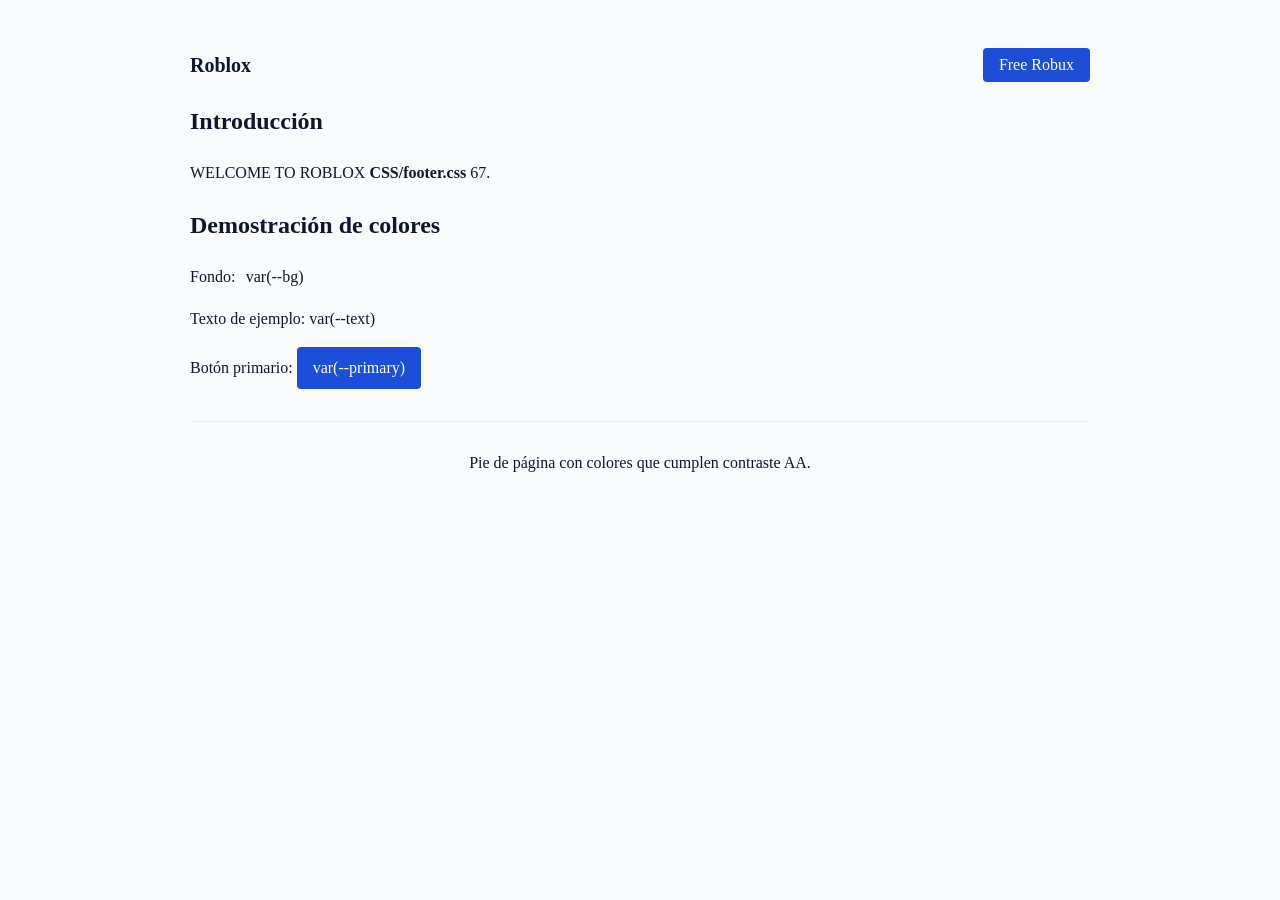
==== index.html @ 84143762 "Primer commit" ====
<!DOCTYPE html>
<html lang="es">
<head>
		<meta charset="utf-8" />
		<meta name="viewport" content="width=device-width, initial-scale=1" />
		<title>Página sencilla — Paleta accesible</title>
		<link type="text/css"rel="stylesheet" href="CSS/footer.css">
		<style>
			.container { max-width: 900px; margin: 2rem auto; padding: 1rem; }
			.header { display:flex; justify-content:space-between; align-items:center; gap:1rem; }
			.header h1 { margin:0; font-size:1.25rem; }
			.main { margin-top:1.25rem; line-height:1.6; }
			.footer { margin-top:2rem; padding-top:1rem; border-top:1px solid rgba(15,23,42,0.06); text-align:center; }
			a.btn-primary { display:inline-block; text-decoration:none; }
		</style>
	</head>
	<body>
		<div class="container">
			<header class="header">
				<h1>Roblox</h1> 
				<nav>
					<a class="btn-primary" href="#">Free Robux</a>
				</nav>
			</header>

			<main class="main">
				<section aria-labelledby="intro">
					<h2 id="intro">Introducción</h2>
					<p>WELCOME TO ROBLOX <strong>CSS/footer.css</strong> 67.</p>
				</section>

				<section aria-labelledby="demostracion">
					<h2 id="demostracion">Demostración de colores</h2>
					<p>Fondo: <span style="background:var(--bg);padding:0.15rem 0.4rem;border-radius:3px">var(--bg)</span></p>
					<p>Texto de ejemplo: <span style="color:var(--text)">var(--text)</span></p>
					<p>Botón primario: <a class="btn-primary" href="#">var(--primary)</a></p>
				</section>
			</main>

			<footer class="footer">
				<p>Pie de página con colores que cumplen contraste AA.</p>
			</footer>
		</div>

		<!-- Elemento de audio base para reproducir al pulsar botones.
		     Para usar: coloca tu archivo de sonido (p.ej. sounds/click.mp3) y descomenta o añade la ruta en el atributo src.
		     Ejemplo: <audio id="click-sound" src="Sounds/click.mp3" preload="auto"></audio>
		-->
		<audio id="click-sound" preload="auto"></audio>

		<script src="JS/footer.js"></script>
	</body>
</html>
---- CSS/footer.css ----
/* Paleta accesible (WCAG AA)
	 Variables:
		 --bg: color de fondo
		 --text: color de texto principal
		 --primary: color primario (botones)
		 --primary-contrast: color de texto sobre primary

	 Ratios aproximados (WCAG):
		 - --bg (#F8FAFC) vs --text (#0F172A): contraste ≈ 16:1  (cumple AA y AAA para texto normal)
		 - --primary (#1D4ED8) vs --primary-contrast (#FFFFFF): contraste ≈ 6.3:1  (cumple AA para texto normal)
		 - --primary (#1D4ED8) vs --bg (#F8FAFC): contraste ≈ 8:1  (buena visibilidad de botones sobre el fondo)

	 Notas:
		 - AA requiere ≥4.5:1 para texto normal y ≥3:1 para texto grande.
		 - Los valores son aproximados; para auditoría final usar una herramienta de contraste (p.ej. WebAIM).
*/

:root {
	--bg: #F8FAFC; /* fondo muy claro */
	--text: #0F172A; /* texto principal (muy oscuro) */
	--primary: #1D4ED8; /* azul primario */
	--primary-contrast: #FFFFFF; /* texto sobre primary (blanco) */
}

/* Ejemplos de uso */
body {
	background-color: var(--bg);
	color: var(--text);
}

.btn-primary {
	background-color: var(--primary);
	color: var(--primary-contrast);
	border: none;
	padding: 0.5rem 1rem;
	border-radius: 4px;
	cursor: pointer;
}
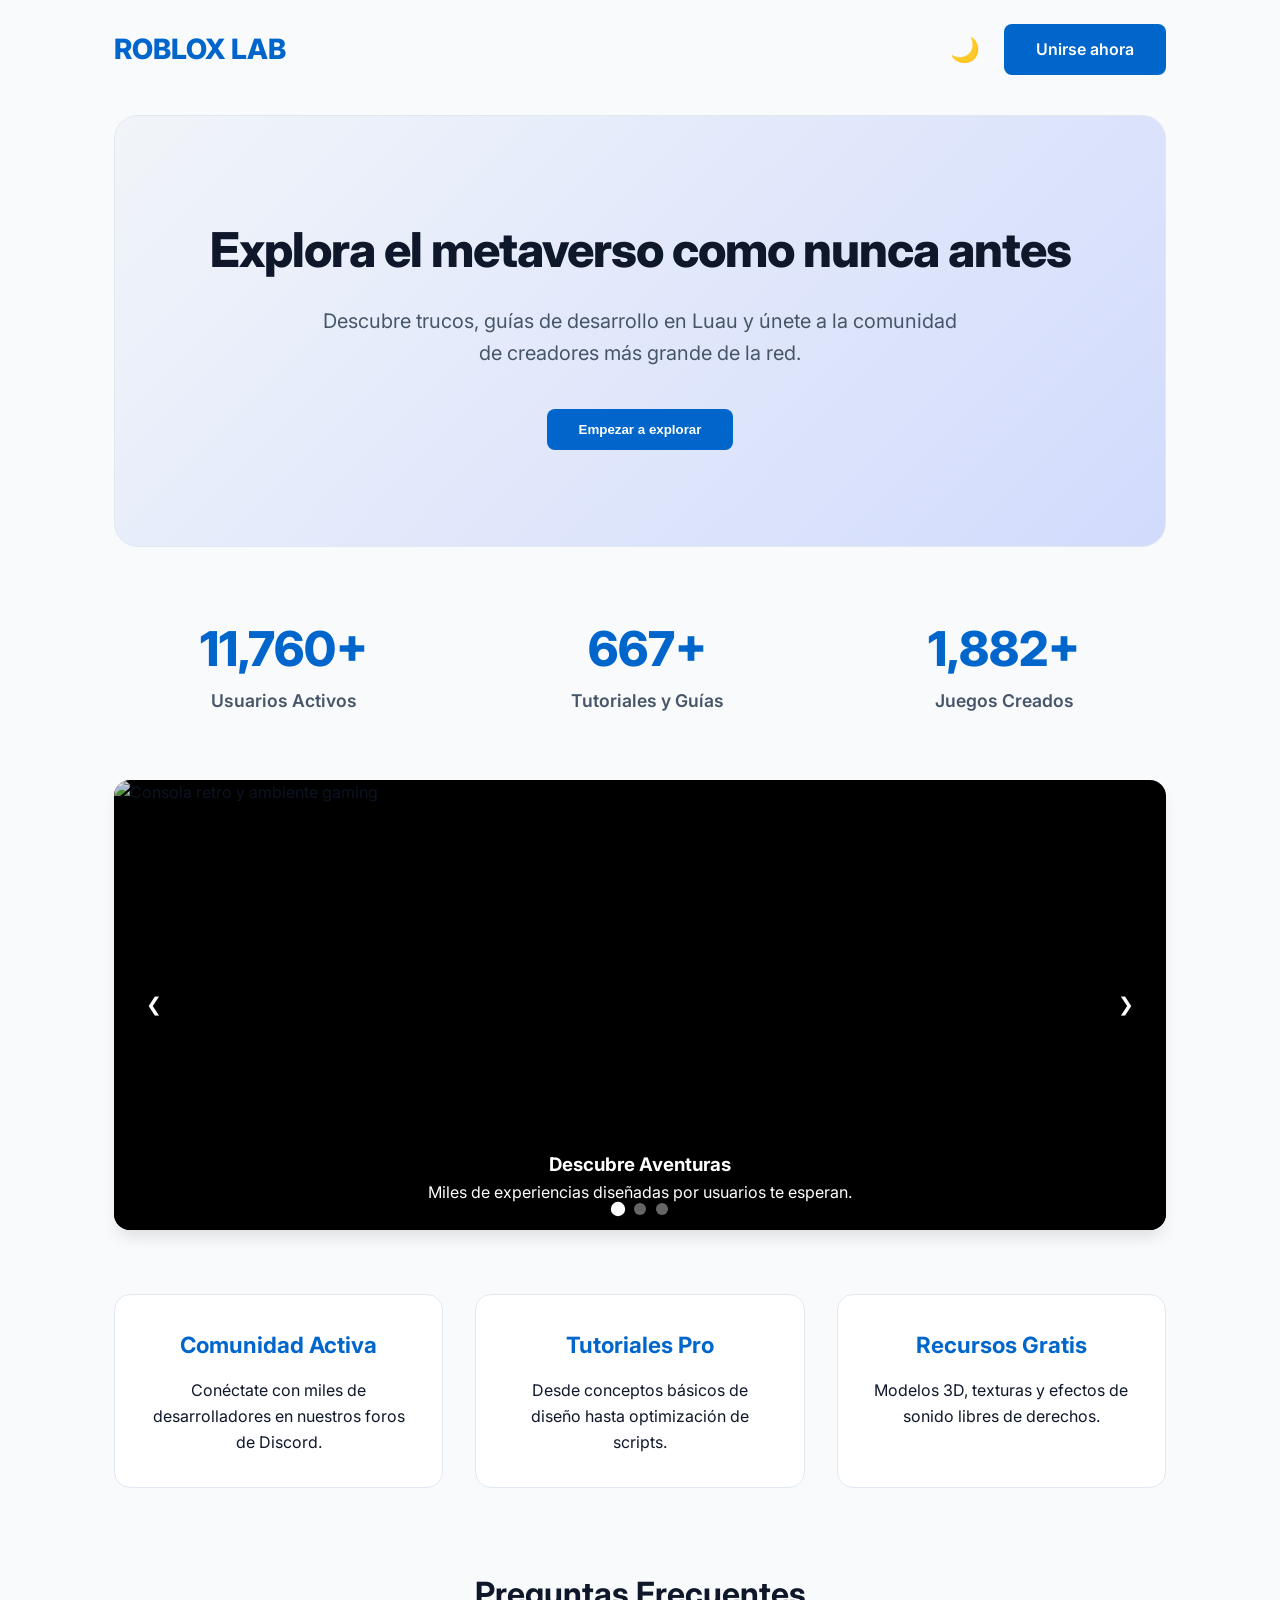
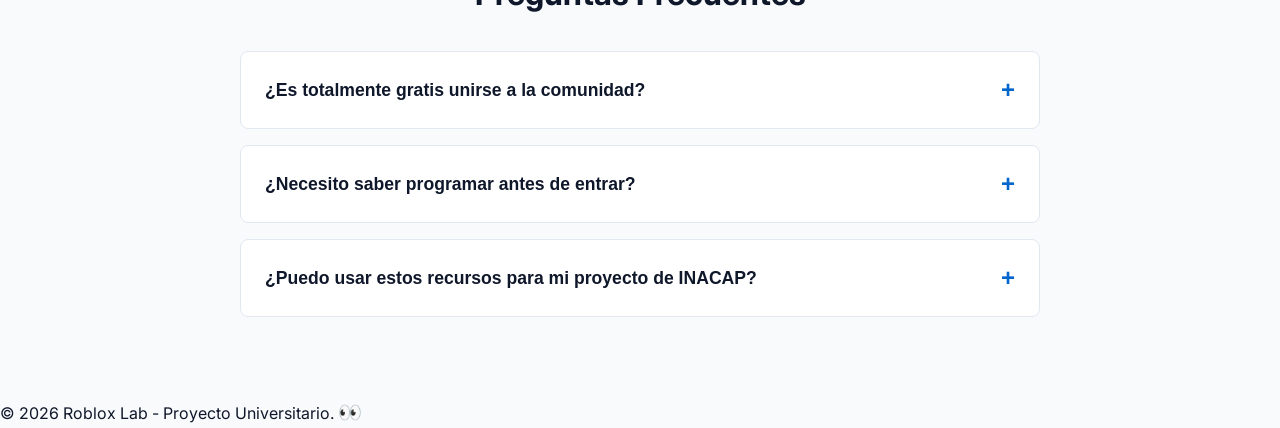
==== commit 991cf7b8: "commit" ====
--- a/index.html
+++ b/index.html
@@ -1,55 +1,122 @@
 <!DOCTYPE html>
 <html lang="es">
 <head>
-		<meta charset="utf-8" />
-		<meta name="viewport" content="width=device-width, initial-scale=1" />
-		<title>Página sencilla — Paleta accesible</title>
-		<link type="text/css"rel="stylesheet" href="CSS/footer.css">
-		<style>
-			.container { max-width: 900px; margin: 2rem auto; padding: 1rem; }
-			.header { display:flex; justify-content:space-between; align-items:center; gap:1rem; }
-			.header h1 { margin:0; font-size:1.25rem; }
-			.main { margin-top:1.25rem; line-height:1.6; }
-			.footer { margin-top:2rem; padding-top:1rem; border-top:1px solid rgba(15,23,42,0.06); text-align:center; }
-			a.btn-primary { display:inline-block; text-decoration:none; }
-		</style>
-	</head>
-	<body>
-		<div class="container">
-			<header class="header">
-				<h1>Roblox</h1> 
-				<nav>
-					<a class="btn-primary" href="#">Free Robux</a>
-				</nav>
-			</header>
+    <meta charset="utf-8" />
+    <meta name="viewport" content="width=device-width, initial-scale=1" />
+    <title>Roblox Lab — Comunidad y Recursos</title>
+    
+    <link rel="preconnect" href="https://fonts.googleapis.com">
+    <link rel="preconnect" href="https://fonts.gstatic.com" crossorigin>
+    <link href="https://fonts.googleapis.com/css2?family=Inter:wght@400;600;800&display=swap" rel="stylesheet">
+    
+    <link rel="stylesheet" href="CSS/style.css">
+</head>
+<body>
+    <div class="container">
+        <header class="header">
+            <h1>Roblox Lab</h1> 
+            <div class="nav-controls">
+                <button class="theme-toggle" id="theme-toggle" aria-label="Cambiar tema">🌙</button>
+                <a class="btn-primary" href="#join">Unirse ahora</a>
+            </div>
+        </header>
 
-			<main class="main">
-				<section aria-labelledby="intro">
-					<h2 id="intro">Introducción</h2>
-					<p>WELCOME TO ROBLOX <strong>CSS/footer.css</strong> 67.</p>
-				</section>
+        <main>
+            <section class="hero">
+                <h2>Explora el metaverso como nunca antes</h2>
+                <p>Descubre trucos, guías de desarrollo en Luau y únete a la comunidad de creadores más grande de la red.</p>
+                <button class="btn-primary">Empezar a explorar</button>
+            </section>
 
-				<section aria-labelledby="demostracion">
-					<h2 id="demostracion">Demostración de colores</h2>
-					<p>Fondo: <span style="background:var(--bg);padding:0.15rem 0.4rem;border-radius:3px">var(--bg)</span></p>
-					<p>Texto de ejemplo: <span style="color:var(--text)">var(--text)</span></p>
-					<p>Botón primario: <a class="btn-primary" href="#">var(--primary)</a></p>
-				</section>
-			</main>
+            <section class="stats" id="stats-section">
+                <div class="stat-item">
+                    <div class="stat-number"><span class="counter" data-target="15000">0</span>+</div>
+                    <div class="stat-label">Usuarios Activos</div>
+                </div>
+                <div class="stat-item">
+                    <div class="stat-number"><span class="counter" data-target="850">0</span>+</div>
+                    <div class="stat-label">Tutoriales y Guías</div>
+                </div>
+                <div class="stat-item">
+                    <div class="stat-number"><span class="counter" data-target="2400">0</span>+</div>
+                    <div class="stat-label">Juegos Creados</div>
+                </div>
+            </section>
 
-			<footer class="footer">
-				<p>Pie de página con colores que cumplen contraste AA.</p>
-			</footer>
-		</div>
+            <section class="carousel-container">
+                <div class="carousel-slide">
+                    <div class="carousel-item active">
+                        <img src="https://images.unsplash.com/photo-1550745165-9bc0b252726f?ixlib=rb-4.0.3&auto=format&fit=crop&w=1000&q=80" alt="Consola retro y ambiente gaming">
+                        <div class="carousel-caption">
+                            <h3>Descubre Aventuras</h3>
+                            <p>Miles de experiencias diseñadas por usuarios te esperan.</p>
+                        </div>
+                    </div>
+                    <div class="carousel-item">
+                        <img src="https://images.unsplash.com/photo-1542831371-29b0f74f9713?ixlib=rb-4.0.3&auto=format&fit=crop&w=1000&q=80" alt="Código de programación en pantalla">
+                        <div class="carousel-caption">
+                            <h3>Crea con Luau</h3>
+                            <p>Domina la programación y da vida a tus propios juegos.</p>
+                        </div>
+                    </div>
+                    <div class="carousel-item">
+                        <img src="https://images.unsplash.com/photo-1511512578047-dfb367046420?ixlib=rb-4.0.3&auto=format&fit=crop&w=1000&q=80" alt="Setup de comunidad gamer">
+                        <div class="carousel-caption">
+                            <h3>Comunidad Global</h3>
+                            <p>Conecta, colabora y crece con desarrolladores de todo el mundo.</p>
+                        </div>
+                    </div>
+                </div>
+                <button class="carousel-prev">&#10094;</button>
+                <button class="carousel-next">&#10095;</button>
+                <div class="carousel-indicators">
+                    <span class="dot active" data-slide="0"></span>
+                    <span class="dot" data-slide="1"></span>
+                    <span class="dot" data-slide="2"></span>
+                </div>
+            </section>
 
-		<!-- Elemento de audio base para reproducir al pulsar botones.
-		     Para usar: coloca tu archivo de sonido (p.ej. sounds/click.mp3) y descomenta o añade la ruta en el atributo src.
-		     Ejemplo: <audio id="click-sound" src="Sounds/click.mp3" preload="auto"></audio>
-		-->
-		<audio id="click-sound" preload="auto"></audio>
+            <section class="features">
+                <article class="feature-card">
+                    <h3>Comunidad Activa</h3>
+                    <p>Conéctate con miles de desarrolladores en nuestros foros de Discord.</p>
+                </article>
+                <article class="feature-card">
+                    <h3>Tutoriales Pro</h3>
+                    <p>Desde conceptos básicos de diseño hasta optimización de scripts.</p>
+                </article>
+                <article class="feature-card">
+                    <h3>Recursos Gratis</h3>
+                    <p>Modelos 3D, texturas y efectos de sonido libres de derechos.</p>
+                </article>
+            </section>
 
-		<script src="JS/footer.js"></script>
-	</body>
-</html>
+            <section class="faq-section">
+                <h2>Preguntas Frecuentes</h2>
+                <div class="faq-item">
+                    <button class="faq-btn">¿Es totalmente gratis unirse a la comunidad? <span>+</span></button>
+                    <div class="faq-answer"><p>Sí, el registro y acceso a todos los tutoriales, foros y recursos básicos es 100% gratuito para estudiantes y aficionados.</p></div>
+                </div>
+                <div class="faq-item">
+                    <button class="faq-btn">¿Necesito saber programar antes de entrar? <span>+</span></button>
+                    <div class="faq-answer"><p>No es necesario. Tenemos una ruta de aprendizaje desde cero llamada "Fundamentos de Luau" perfecta para principiantes.</p></div>
+                </div>
+                <div class="faq-item">
+                    <button class="faq-btn">¿Puedo usar estos recursos para mi proyecto de INACAP? <span>+</span></button>
+                    <div class="faq-answer"><p>¡Por supuesto! Todo el material fomenta la educación, la diversidad y el aprendizaje inclusivo, ideal para proyectos universitarios.</p></div>
+                </div>
+            </section>
+        </main>
+    </div>
 
+    <div class="footer-bottom">
+        <p>© 2026 Roblox Lab - Proyecto Universitario. <span id="ojos-secretos" title="¿Buscas algo?..." style="cursor: pointer; font-size: 1.2rem; transition: transform 0.3s;" onmouseover="this.style.transform='scale(1.5)'" onmouseout="this.style.transform='scale(1)'">👀</span></p>
 
+    <audio id="click-sound" src="https://www.soundjay.com/buttons/sounds/button-16.mp3" preload="auto"></audio>
+
+	<div id="secret-corner" title="???"></div>
+     
+    <audio id="oof-sound" src="https://www.myinstants.com/media/sounds/roblox-death-sound_1.mp3" preload="auto"></audio>
+    <script src="JS/main.js"></script>
+</body>
+</html>
--- a/CSS/style.css
+++ b/CSS/style.css
@@ -0,0 +1,198 @@
+/* =========================================
+   VARIABLES DE TEMA (CLARO Y OSCURO)
+   ========================================= */
+:root {
+    --bg: #f8fafc;
+    --text: #0f172a;
+    --text-muted: #475569;
+    --primary: #0066cc; 
+    --primary-hover: #0052a3;
+    --card-bg: #ffffff;
+    --card-border: #e2e8f0;
+    --shadow: 0 10px 15px -3px rgba(0, 0, 0, 0.1);
+    --hero-bg: linear-gradient(-45deg, #e0e7ff, #f8fafc, #c7d2fe, #f1f5f9);
+}
+
+[data-theme="dark"] {
+    --bg: #0f172a;
+    --text: #f8fafc;
+    --text-muted: #94a3b8;
+    --primary: #3b82f6; 
+    --primary-hover: #60a5fa;
+    --card-bg: #1e293b;
+    --card-border: #334155;
+    --shadow: 0 10px 15px -3px rgba(0, 0, 0, 0.5);
+    --hero-bg: linear-gradient(-45deg, #1e293b, #0f172a, #334155, #020617);
+}
+
+/* =========================================
+   BASE
+   ========================================= */
+* { margin: 0; padding: 0; box-sizing: border-box; }
+body { 
+    font-family: 'Inter', system-ui, sans-serif; 
+    color: var(--text); 
+    background: var(--bg); 
+    line-height: 1.6;
+    transition: background-color 0.3s, color 0.3s;
+}
+.container { max-width: 1100px; margin: 0 auto; padding: 0 1.5rem; }
+
+.btn-primary { 
+    background: var(--primary); color: #fff; padding: 0.8rem 2rem; 
+    border-radius: 8px; font-weight: 600; cursor: pointer; border: none;
+    transition: all 0.3s ease; text-decoration: none; display: inline-block;
+}
+.btn-primary:hover { background: var(--primary-hover); transform: translateY(-2px); }
+
+.theme-toggle {
+    background: none; border: none; font-size: 1.5rem; cursor: pointer;
+    color: var(--text); padding: 0.5rem; transition: transform 0.3s;
+}
+.theme-toggle:hover { transform: scale(1.1); }
+
+/* =========================================
+   HEADER & HERO
+   ========================================= */
+.header { display: flex; justify-content: space-between; align-items: center; padding: 1.5rem 0; }
+.header h1 { font-size: 1.75rem; color: var(--primary); text-transform: uppercase; font-weight: 800; }
+.nav-controls { display: flex; gap: 1rem; align-items: center; }
+
+.hero { 
+    text-align: center; padding: 6rem 1rem; border-radius: 24px; margin: 1rem 0 3rem; 
+    background: var(--hero-bg); background-size: 400% 400%;
+    animation: gradientBG 15s ease infinite; border: 1px solid var(--card-border);
+}
+@keyframes gradientBG {
+    0% { background-position: 0% 50%; }
+    50% { background-position: 100% 50%; }
+    100% { background-position: 0% 50%; }
+}
+.hero h2 { font-size: 3rem; margin-bottom: 1rem; font-weight: 800; letter-spacing: -1px; }
+.hero p { font-size: 1.25rem; color: var(--text-muted); max-width: 650px; margin: 0 auto 2.5rem; }
+
+/* =========================================
+   ESTADÍSTICAS ANIMADAS
+   ========================================= */
+.stats { display: flex; justify-content: space-around; flex-wrap: wrap; gap: 2rem; margin: 4rem 0; }
+.stat-item { text-align: center; }
+.stat-number { font-size: 3rem; font-weight: 800; color: var(--primary); }
+.stat-label { font-size: 1.1rem; color: var(--text-muted); font-weight: 600; }
+
+/* =========================================
+   CARRUSEL
+   ========================================= */
+.carousel-container { width: 100%; position: relative; overflow: hidden; border-radius: 16px; box-shadow: var(--shadow); background: #000; margin-bottom: 4rem;}
+.carousel-slide { display: flex; height: 450px; position: relative; }
+.carousel-item { min-width: 100%; position: absolute; top: 0; left: 0; opacity: 0; transition: opacity 0.8s ease-in-out; z-index: 1; }
+.carousel-item.active { opacity: 1; z-index: 2; position: relative;}
+.carousel-item img { width: 100%; height: 100%; object-fit: cover; opacity: 0.85; }
+.carousel-caption { position: absolute; bottom: 0; background: linear-gradient(to top, rgba(0,0,0,0.9), transparent); color: white; width: 100%; padding: 3rem 2rem 1.5rem; text-align: center; }
+.carousel-prev, .carousel-next { position: absolute; top: 50%; transform: translateY(-50%); background: rgba(0,0,0, 0.6); color: white; border: none; width: 50px; height: 50px; cursor: pointer; z-index: 10; border-radius: 50%; margin: 0 15px; font-size: 1.2rem; display: flex; align-items: center; justify-content: center; }
+.carousel-next { right: 0; }
+.carousel-indicators { position: absolute; bottom: 15px; left: 50%; transform: translateX(-50%); z-index: 10; display: flex; gap: 10px; }
+.dot { width: 12px; height: 12px; background: rgba(255,255,255,0.4); border-radius: 50%; cursor: pointer; }
+.dot.active { background: #fff; transform: scale(1.2); }
+
+/* =========================================
+   CARACTERÍSTICAS
+   ========================================= */
+.features { display: grid; grid-template-columns: repeat(auto-fit, minmax(300px, 1fr)); gap: 2rem; margin: 4rem 0; }
+.feature-card { padding: 2rem; background: var(--card-bg); border: 1px solid var(--card-border); border-radius: 16px; text-align: center; transition: transform 0.3s, box-shadow 0.3s; }
+.feature-card:hover { transform: translateY(-5px); box-shadow: var(--shadow); }
+.feature-card h3 { color: var(--primary); margin-bottom: 1rem; font-size: 1.4rem; }
+
+/* =========================================
+   FAQ (PREGUNTAS FRECUENTES)
+   ========================================= */
+.faq-section { max-width: 800px; margin: 5rem auto; }
+.faq-section h2 { text-align: center; margin-bottom: 2rem; font-size: 2rem; }
+.faq-item { background: var(--card-bg); border: 1px solid var(--card-border); border-radius: 8px; margin-bottom: 1rem; overflow: hidden; }
+.faq-btn { width: 100%; text-align: left; padding: 1.5rem; font-size: 1.1rem; font-weight: 600; background: none; border: none; color: var(--text); cursor: pointer; display: flex; justify-content: space-between; align-items: center; }
+.faq-answer { padding: 0 1.5rem; max-height: 0; overflow: hidden; transition: max-height 0.3s ease, padding 0.3s ease; color: var(--text-muted); }
+.faq-item.active .faq-answer { padding: 0 1.5rem 1.5rem; max-height: 200px; }
+.faq-item.active .faq-btn span { transform: rotate(45deg); }
+.faq-btn span { transition: transform 0.3s; font-size: 1.5rem; color: var(--primary); }
+
+/* =========================================
+   FOOTER
+   ========================================= */
+.footer { background-color: #0f172a; color: #f8fafc; margin-top: 5rem; padding: 4rem 1.5rem 2rem; text-align: center; border-radius: 24px 24px 0 0; }
+
+/* =========================================
+   EASTER EGGS (Secretos)
+   ========================================= */
+#secret-corner {
+    position: fixed;
+    bottom: 0;
+    right: 0;
+    width: 50px;
+    height: 50px;
+    z-index: 9999;
+    /* border: 1px solid red; /* Descomenta esto un segundo si quieres ver dónde está la zona secreta */
+}
+
+#secret-popup {
+    position: fixed;
+    top: 50%;
+    left: 50%;
+    transform: translate(-50%, -50%) scale(0); /* Oculto por defecto (escala 0) */
+    background: var(--card-bg);
+    padding: 20px;
+    border-radius: 16px;
+    box-shadow: 0 25px 50px -12px rgba(0,0,0,0.7);
+    z-index: 10000;
+    text-align: center;
+    border: 2px solid var(--primary);
+    transition: transform 0.5s cubic-bezier(0.175, 0.885, 0.32, 1.275); /* Efecto rebote suave */
+}
+
+#secret-popup.show {
+    transform: translate(-50%, -50%) scale(1); /* Muestra el popup al tamaño real */
+}
+
+/* Animación para cuando escriben "oof" en el teclado */
+@keyframes shake {
+    0% { transform: translate(1px, 1px) rotate(0deg); }
+    20% { transform: translate(-3px, 0px) rotate(1deg); }
+    40% { transform: translate(1px, -1px) rotate(1deg); }
+    60% { transform: translate(-3px, 1px) rotate(0deg); }
+    80% { transform: translate(-1px, -1px) rotate(1deg); }
+    100% { transform: translate(1px, -2px) rotate(-1deg); }
+}
+
+body.shaking {
+    animation: shake 0.4s;
+    animation-iteration-count: 1;
+}
+
+/* =========================================
+   PISTA DEL EASTER EGG
+   ========================================= */
+#easter-clue {
+    cursor: help; /* Cambia el cursor a un signo de interrogación */
+    opacity: 0.15; /* Casi invisible */
+    transition: opacity 0.4s ease, transform 0.3s ease;
+    display: inline-block;
+    margin-left: 8px;
+}
+
+#easter-clue:hover {
+    opacity: 1; /* Se hace 100% visible al pasar el mouse */
+    transform: scale(1.3); /* Se hace un poquito más grande */
+}
+
+/* =========================================
+   EFECTO DE TELETRANSPORTE (Rickroll)
+   ========================================= */
+@keyframes portalSuck {
+    0% { transform: scale(1) rotate(0deg); filter: blur(0px) brightness(1); }
+    50% { filter: blur(5px) brightness(1.5); }
+    100% { transform: scale(0.01) rotate(720deg); filter: blur(20px) brightness(0); opacity: 0; }
+}
+
+body.efecto-teletransporte {
+    animation: portalSuck 1.5s forwards ease-in-out;
+    pointer-events: none; /* Evita que el usuario haga clic en otra cosa mientras se teletransporta */
+    background-color: #000;
+}
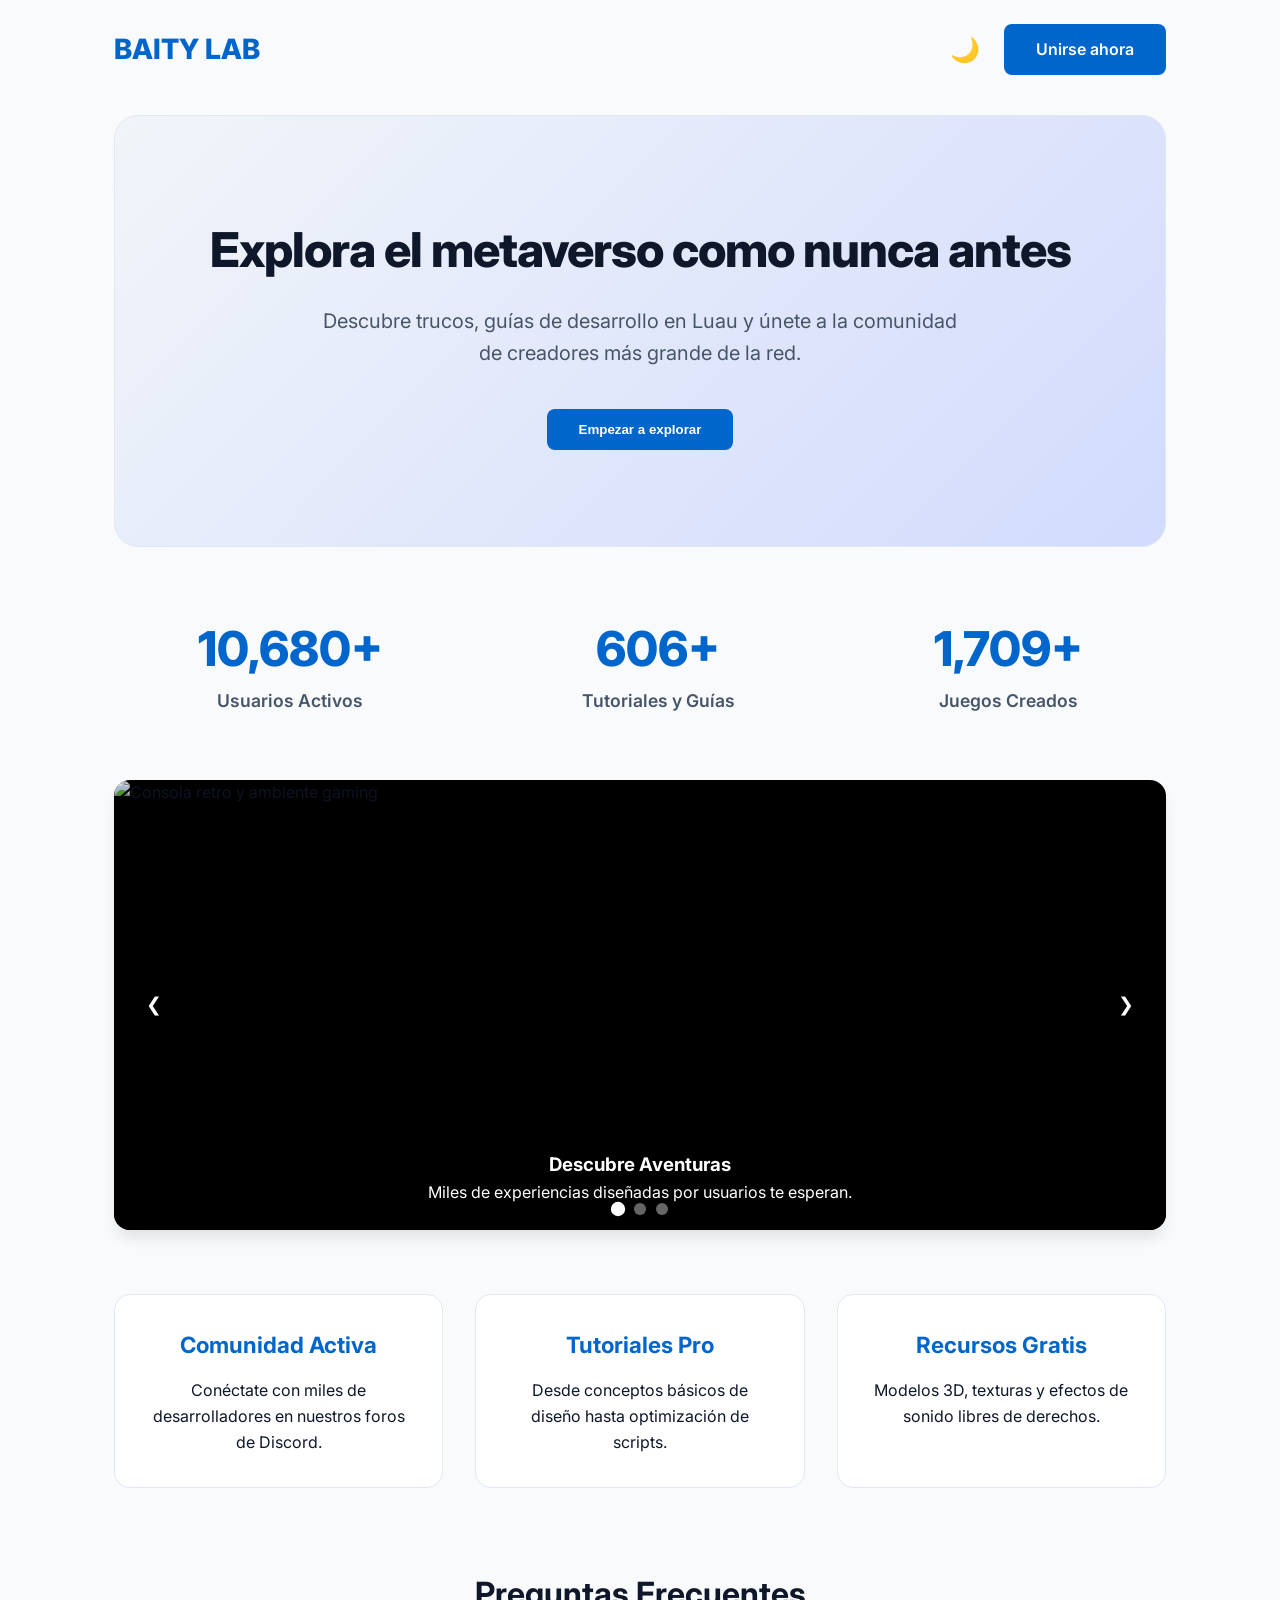
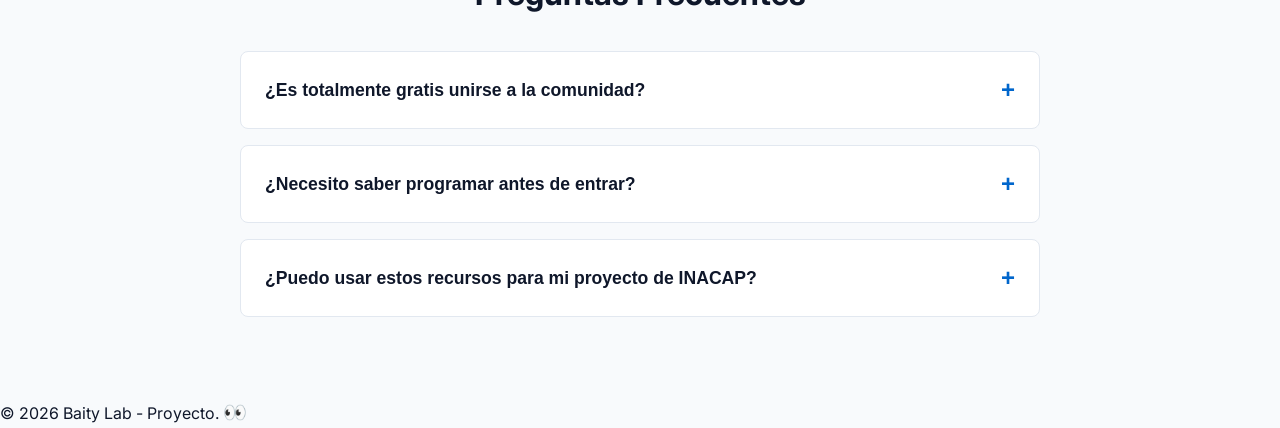
==== commit 6a9b743e: "commit" ====
--- a/index.html
+++ b/index.html
@@ -1,9 +1,10 @@
 <!DOCTYPE html>
 <html lang="es">
 <head>
+    <link rel="icon" type="image/png" href="Images/Baitybait_logo.ico">
     <meta charset="utf-8" />
     <meta name="viewport" content="width=device-width, initial-scale=1" />
-    <title>Roblox Lab — Comunidad y Recursos</title>
+    <title>Baity — Comunidad y Recursos</title>
     
     <link rel="preconnect" href="https://fonts.googleapis.com">
     <link rel="preconnect" href="https://fonts.gstatic.com" crossorigin>
@@ -14,7 +15,7 @@
 <body>
     <div class="container">
         <header class="header">
-            <h1>Roblox Lab</h1> 
+            <h1>Baity Lab</h1> 
             <div class="nav-controls">
                 <button class="theme-toggle" id="theme-toggle" aria-label="Cambiar tema">🌙</button>
                 <a class="btn-primary" href="#join">Unirse ahora</a>
@@ -110,13 +111,13 @@
     </div>
 
     <div class="footer-bottom">
-        <p>© 2026 Roblox Lab - Proyecto Universitario. <span id="ojos-secretos" title="¿Buscas algo?..." style="cursor: pointer; font-size: 1.2rem; transition: transform 0.3s;" onmouseover="this.style.transform='scale(1.5)'" onmouseout="this.style.transform='scale(1)'">👀</span></p>
+        <p>© 2026 Baity Lab - Proyecto. <span id="ojos-secretos" title="¿Buscas algo?..." style="cursor: pointer; font-size: 1.2rem; transition: transform 0.3s;" onmouseover="this.style.transform='scale(1.5)'" onmouseout="this.style.transform='scale(1)'">👀</span></p>
 
     <audio id="click-sound" src="https://www.soundjay.com/buttons/sounds/button-16.mp3" preload="auto"></audio>
 
 	<div id="secret-corner" title="???"></div>
      
-    <audio id="oof-sound" src="https://www.myinstants.com/media/sounds/roblox-death-sound_1.mp3" preload="auto"></audio>
+    <audio id="oof-sound" src="https://www.myinstants.com/media/sounds/fahhhhhhhhhhhhhh.mp3" preload="auto"></audio>
     <script src="JS/main.js"></script>
 </body>
 </html>
--- a/CSS/style.css
+++ b/CSS/style.css
@@ -1,6 +1,4 @@
-/* =========================================
-   VARIABLES DE TEMA (CLARO Y OSCURO)
-   ========================================= */
+
 :root {
     --bg: #f8fafc;
     --text: #0f172a;
@@ -25,9 +23,7 @@
     --hero-bg: linear-gradient(-45deg, #1e293b, #0f172a, #334155, #020617);
 }
 
-/* =========================================
-   BASE
-   ========================================= */
+
 * { margin: 0; padding: 0; box-sizing: border-box; }
 body { 
     font-family: 'Inter', system-ui, sans-serif; 
@@ -51,9 +47,7 @@
 }
 .theme-toggle:hover { transform: scale(1.1); }
 
-/* =========================================
-   HEADER & HERO
-   ========================================= */
+
 .header { display: flex; justify-content: space-between; align-items: center; padding: 1.5rem 0; }
 .header h1 { font-size: 1.75rem; color: var(--primary); text-transform: uppercase; font-weight: 800; }
 .nav-controls { display: flex; gap: 1rem; align-items: center; }
@@ -71,17 +65,13 @@
 .hero h2 { font-size: 3rem; margin-bottom: 1rem; font-weight: 800; letter-spacing: -1px; }
 .hero p { font-size: 1.25rem; color: var(--text-muted); max-width: 650px; margin: 0 auto 2.5rem; }
 
-/* =========================================
-   ESTADÍSTICAS ANIMADAS
-   ========================================= */
+
 .stats { display: flex; justify-content: space-around; flex-wrap: wrap; gap: 2rem; margin: 4rem 0; }
 .stat-item { text-align: center; }
 .stat-number { font-size: 3rem; font-weight: 800; color: var(--primary); }
 .stat-label { font-size: 1.1rem; color: var(--text-muted); font-weight: 600; }
 
-/* =========================================
-   CARRUSEL
-   ========================================= */
+
 .carousel-container { width: 100%; position: relative; overflow: hidden; border-radius: 16px; box-shadow: var(--shadow); background: #000; margin-bottom: 4rem;}
 .carousel-slide { display: flex; height: 450px; position: relative; }
 .carousel-item { min-width: 100%; position: absolute; top: 0; left: 0; opacity: 0; transition: opacity 0.8s ease-in-out; z-index: 1; }
@@ -94,17 +84,13 @@
 .dot { width: 12px; height: 12px; background: rgba(255,255,255,0.4); border-radius: 50%; cursor: pointer; }
 .dot.active { background: #fff; transform: scale(1.2); }
 
-/* =========================================
-   CARACTERÍSTICAS
-   ========================================= */
+
 .features { display: grid; grid-template-columns: repeat(auto-fit, minmax(300px, 1fr)); gap: 2rem; margin: 4rem 0; }
 .feature-card { padding: 2rem; background: var(--card-bg); border: 1px solid var(--card-border); border-radius: 16px; text-align: center; transition: transform 0.3s, box-shadow 0.3s; }
 .feature-card:hover { transform: translateY(-5px); box-shadow: var(--shadow); }
 .feature-card h3 { color: var(--primary); margin-bottom: 1rem; font-size: 1.4rem; }
 
-/* =========================================
-   FAQ (PREGUNTAS FRECUENTES)
-   ========================================= */
+
 .faq-section { max-width: 800px; margin: 5rem auto; }
 .faq-section h2 { text-align: center; margin-bottom: 2rem; font-size: 2rem; }
 .faq-item { background: var(--card-bg); border: 1px solid var(--card-border); border-radius: 8px; margin-bottom: 1rem; overflow: hidden; }
@@ -114,14 +100,10 @@
 .faq-item.active .faq-btn span { transform: rotate(45deg); }
 .faq-btn span { transition: transform 0.3s; font-size: 1.5rem; color: var(--primary); }
 
-/* =========================================
-   FOOTER
-   ========================================= */
+
 .footer { background-color: #0f172a; color: #f8fafc; margin-top: 5rem; padding: 4rem 1.5rem 2rem; text-align: center; border-radius: 24px 24px 0 0; }
 
-/* =========================================
-   EASTER EGGS (Secretos)
-   ========================================= */
+
 #secret-corner {
     position: fixed;
     bottom: 0;
@@ -129,14 +111,14 @@
     width: 50px;
     height: 50px;
     z-index: 9999;
-    /* border: 1px solid red; /* Descomenta esto un segundo si quieres ver dónde está la zona secreta */
+    
 }
 
 #secret-popup {
     position: fixed;
     top: 50%;
     left: 50%;
-    transform: translate(-50%, -50%) scale(0); /* Oculto por defecto (escala 0) */
+    transform: translate(-50%, -50%) scale(0); 
     background: var(--card-bg);
     padding: 20px;
     border-radius: 16px;
@@ -144,14 +126,14 @@
     z-index: 10000;
     text-align: center;
     border: 2px solid var(--primary);
-    transition: transform 0.5s cubic-bezier(0.175, 0.885, 0.32, 1.275); /* Efecto rebote suave */
+    transition: transform 0.5s cubic-bezier(0.175, 0.885, 0.32, 1.275); 
 }
 
 #secret-popup.show {
-    transform: translate(-50%, -50%) scale(1); /* Muestra el popup al tamaño real */
+    transform: translate(-50%, -50%) scale(1); 
 }
 
-/* Animación para cuando escriben "oof" en el teclado */
+
 @keyframes shake {
     0% { transform: translate(1px, 1px) rotate(0deg); }
     20% { transform: translate(-3px, 0px) rotate(1deg); }
@@ -166,25 +148,21 @@
     animation-iteration-count: 1;
 }
 
-/* =========================================
-   PISTA DEL EASTER EGG
-   ========================================= */
+
 #easter-clue {
-    cursor: help; /* Cambia el cursor a un signo de interrogación */
-    opacity: 0.15; /* Casi invisible */
+    cursor: help; 
+    opacity: 0.15; 
     transition: opacity 0.4s ease, transform 0.3s ease;
     display: inline-block;
     margin-left: 8px;
 }
 
 #easter-clue:hover {
-    opacity: 1; /* Se hace 100% visible al pasar el mouse */
-    transform: scale(1.3); /* Se hace un poquito más grande */
+    opacity: 1; 
+    transform: scale(1.3); 
 }
 
-/* =========================================
-   EFECTO DE TELETRANSPORTE (Rickroll)
-   ========================================= */
+
 @keyframes portalSuck {
     0% { transform: scale(1) rotate(0deg); filter: blur(0px) brightness(1); }
     50% { filter: blur(5px) brightness(1.5); }
@@ -193,6 +171,6 @@
 
 body.efecto-teletransporte {
     animation: portalSuck 1.5s forwards ease-in-out;
-    pointer-events: none; /* Evita que el usuario haga clic en otra cosa mientras se teletransporta */
+    pointer-events: none; 
     background-color: #000;
 }
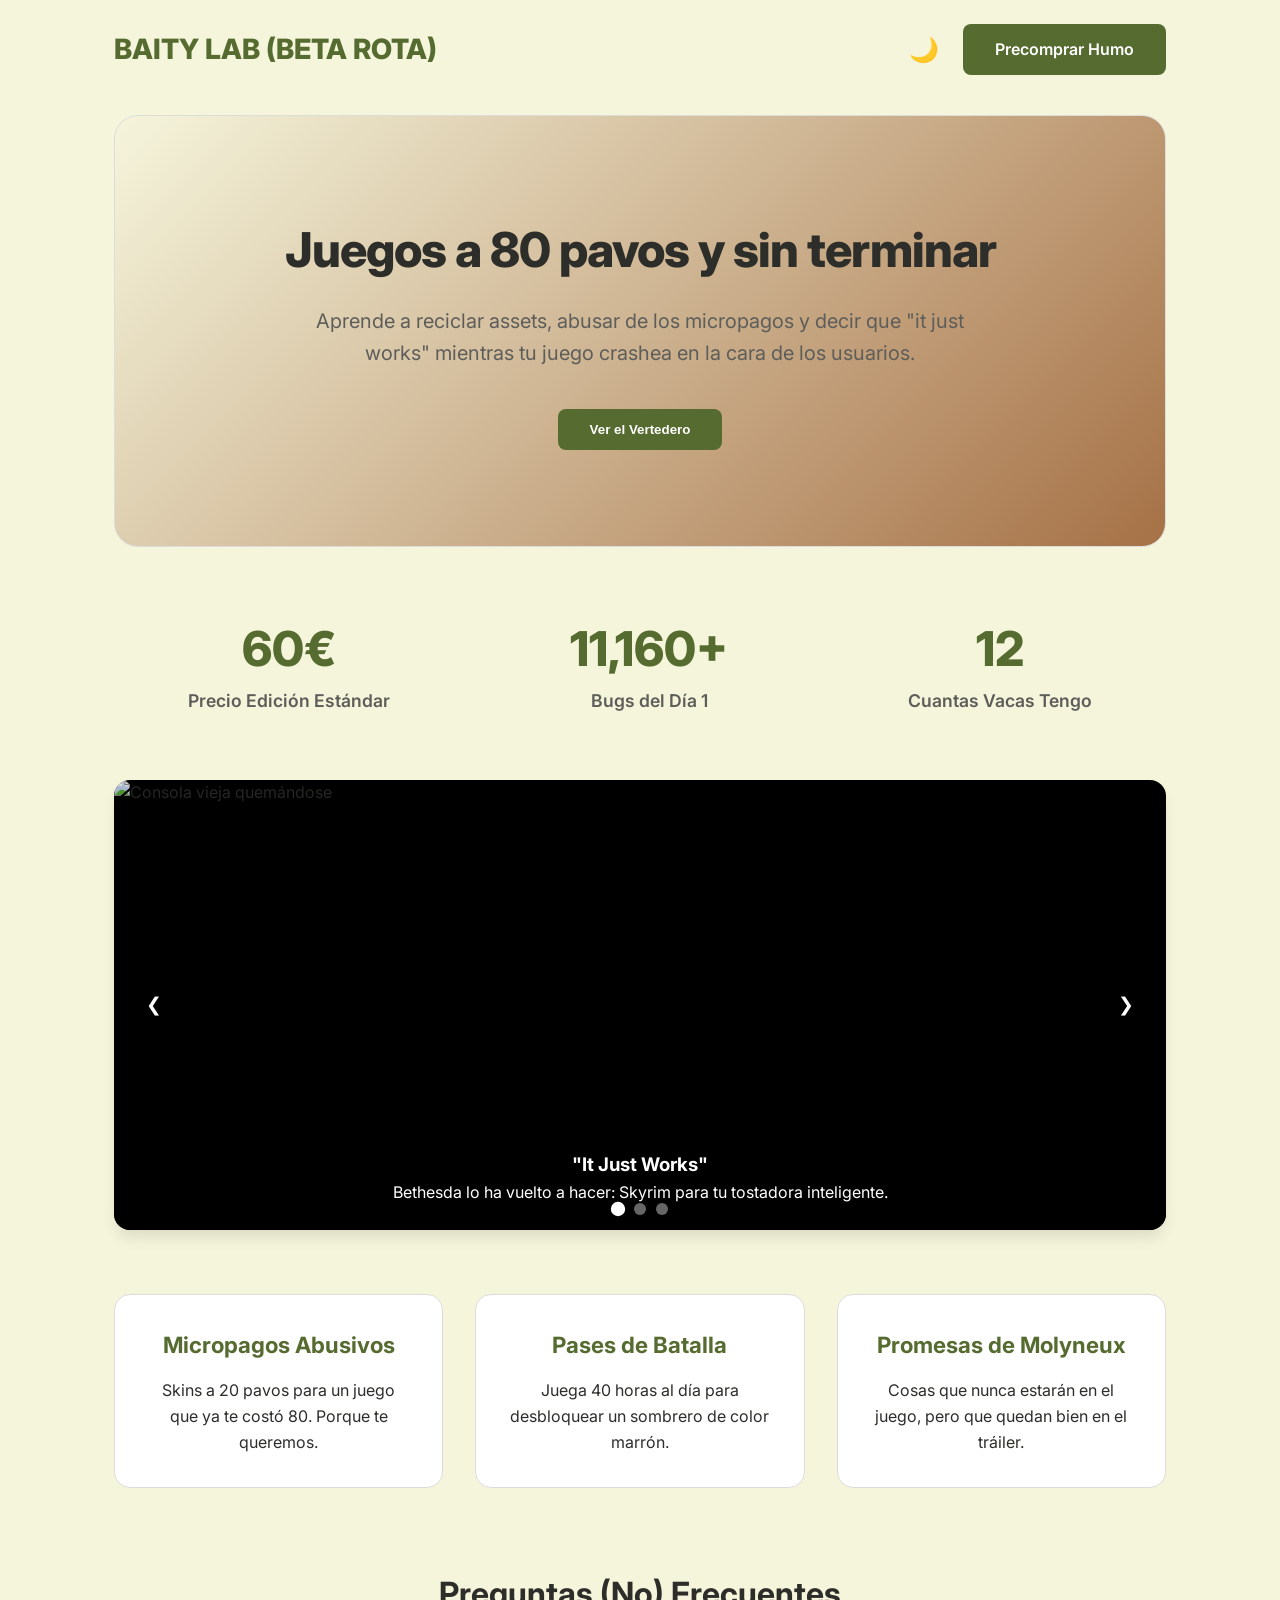
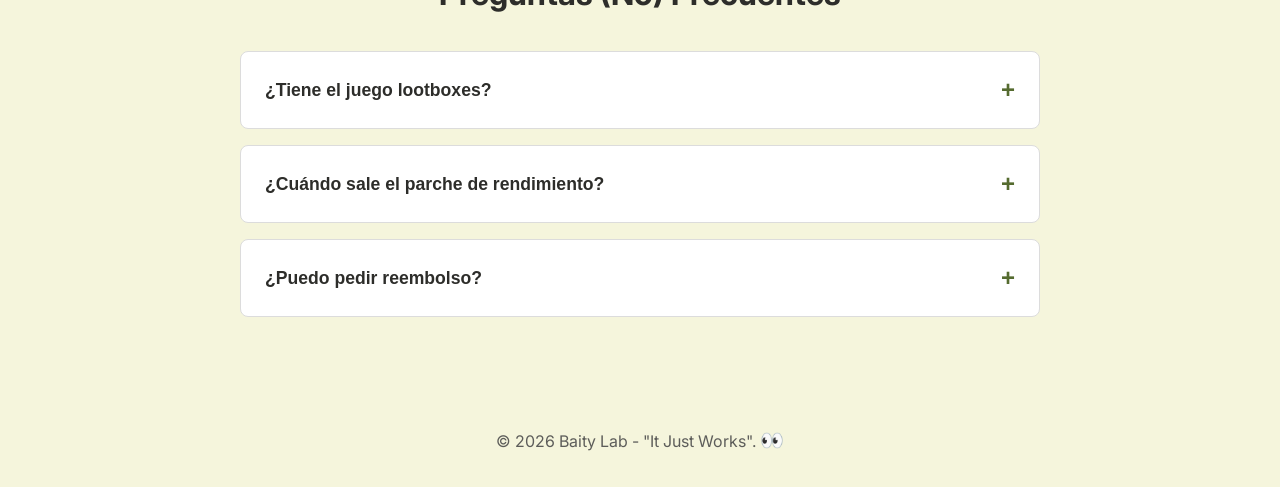
==== commit 1447b492: "commit" ====
--- a/index.html
+++ b/index.html
@@ -4,119 +4,116 @@
     <link rel="icon" type="image/png" href="Images/Baitybait_logo.ico">
     <meta charset="utf-8" />
     <meta name="viewport" content="width=device-width, initial-scale=1" />
-    <title>Baity — Comunidad y Recursos</title>
+    <title>BaityBait — El Vertedero de Steam</title>
     
     <link rel="preconnect" href="https://fonts.googleapis.com">
     <link rel="preconnect" href="https://fonts.gstatic.com" crossorigin>
     <link href="https://fonts.googleapis.com/css2?family=Inter:wght@400;600;800&display=swap" rel="stylesheet">
-    
     <link rel="stylesheet" href="CSS/style.css">
 </head>
 <body>
     <div class="container">
         <header class="header">
-            <h1>Baity Lab</h1> 
+            <h1>Baity Lab <span>(Beta Rota)</span></h1> 
             <div class="nav-controls">
                 <button class="theme-toggle" id="theme-toggle" aria-label="Cambiar tema">🌙</button>
-                <a class="btn-primary" href="#join">Unirse ahora</a>
+                <a class="btn-primary" href="#preorder">Precomprar Humo</a>
             </div>
         </header>
 
         <main>
             <section class="hero">
-                <h2>Explora el metaverso como nunca antes</h2>
-                <p>Descubre trucos, guías de desarrollo en Luau y únete a la comunidad de creadores más grande de la red.</p>
-                <button class="btn-primary">Empezar a explorar</button>
+                <h2>Juegos a 80 pavos y sin terminar</h2>
+                <p>Aprende a reciclar assets, abusar de los micropagos y decir que "it just works" mientras tu juego crashea en la cara de los usuarios.</p>
+                <button class="btn-primary">Ver el Vertedero</button>
             </section>
 
             <section class="stats" id="stats-section">
                 <div class="stat-item">
-                    <div class="stat-number"><span class="counter" data-target="15000">0</span>+</div>
-                    <div class="stat-label">Usuarios Activos</div>
+                    <div class="stat-number"><span class="counter" data-target="80">0</span>€</div>
+                    <div class="stat-label">Precio Edición Estándar</div>
                 </div>
                 <div class="stat-item">
-                    <div class="stat-number"><span class="counter" data-target="850">0</span>+</div>
-                    <div class="stat-label">Tutoriales y Guías</div>
+                    <div class="stat-number"><span class="counter" data-target="15000">0</span>+</div>
+                    <div class="stat-label">Bugs del Día 1</div>
                 </div>
                 <div class="stat-item">
-                    <div class="stat-number"><span class="counter" data-target="2400">0</span>+</div>
-                    <div class="stat-label">Juegos Creados</div>
+                    <div class="stat-number"><span class="counter" data-target="15">0</span></div>
+                    <div class="stat-label">Cuantas Vacas Tengo</div>
                 </div>
             </section>
 
-            <section class="carousel-container">
-                <div class="carousel-slide">
-                    <div class="carousel-item active">
-                        <img src="https://images.unsplash.com/photo-1550745165-9bc0b252726f?ixlib=rb-4.0.3&auto=format&fit=crop&w=1000&q=80" alt="Consola retro y ambiente gaming">
+            <section class="carousel-container" aria-roledescription="carousel" aria-label="Noticias de la industria">
+                <div class="carousel-slide" aria-live="polite" id="carousel-live-region">
+                    <div class="carousel-item active" role="group" aria-roledescription="slide" aria-label="1 de 3">
+                        <img src="https://static0.gamerantimages.com/wordpress/wp-content/uploads/2024/07/bethesda-game-studios-1.jpg" alt="Consola vieja quemándose">
                         <div class="carousel-caption">
-                            <h3>Descubre Aventuras</h3>
-                            <p>Miles de experiencias diseñadas por usuarios te esperan.</p>
+                            <h3>"It Just Works"</h3>
+                            <p>Bethesda lo ha vuelto a hacer: Skyrim para tu tostadora inteligente.</p>
                         </div>
                     </div>
-                    <div class="carousel-item">
-                        <img src="https://images.unsplash.com/photo-1542831371-29b0f74f9713?ixlib=rb-4.0.3&auto=format&fit=crop&w=1000&q=80" alt="Código de programación en pantalla">
+                    <div class="carousel-item" role="group" aria-roledescription="slide" aria-label="2 de 3">
+                        <img src="https://i.ytimg.com/vi/GlfuH8Q6WkE/maxresdefault.jpg" alt="Código con errores">
                         <div class="carousel-caption">
-                            <h3>Crea con Luau</h3>
-                            <p>Domina la programación y da vida a tus propios juegos.</p>
+                            <h3>Indie Pretencioso Starter Pack</h3>
+                            <p>Gráficos de GameBoy y mucha depresión. GOTY instantáneo.</p>
                         </div>
                     </div>
-                    <div class="carousel-item">
-                        <img src="https://images.unsplash.com/photo-1511512578047-dfb367046420?ixlib=rb-4.0.3&auto=format&fit=crop&w=1000&q=80" alt="Setup de comunidad gamer">
+                    <div class="carousel-item" role="group" aria-roledescription="slide" aria-label="3 de 3">
+                        <img src="https://logos-world.net/wp-content/uploads/2022/05/Activision-Symbol.png" alt="Gente sufriendo">
                         <div class="carousel-caption">
-                            <h3>Comunidad Global</h3>
-                            <p>Conecta, colabora y crece con desarrolladores de todo el mundo.</p>
+                            <h3>Crunch Time</h3>
+                            <p>¿Dormir? Eso no está en el roadmap de la empresa.</p>
                         </div>
                     </div>
                 </div>
-                <button class="carousel-prev">&#10094;</button>
-                <button class="carousel-next">&#10095;</button>
+                <button class="carousel-prev" aria-label="Hype anterior" aria-controls="carousel-live-region">&#10094;</button>
+                <button class="carousel-next" aria-label="Siguiente retraso" aria-controls="carousel-live-region">&#10095;</button>
                 <div class="carousel-indicators">
-                    <span class="dot active" data-slide="0"></span>
-                    <span class="dot" data-slide="1"></span>
-                    <span class="dot" data-slide="2"></span>
+                    <button class="dot active" data-slide="0" aria-label="Skyrim" aria-current="true"></button>
+                    <button class="dot" data-slide="1" aria-label="Indie" aria-current="false"></button>
+                    <button class="dot" data-slide="2" aria-label="Explotación" aria-current="false"></button>
                 </div>
             </section>
 
             <section class="features">
                 <article class="feature-card">
-                    <h3>Comunidad Activa</h3>
-                    <p>Conéctate con miles de desarrolladores en nuestros foros de Discord.</p>
+                    <h3>Micropagos Abusivos</h3>
+                    <p>Skins a 20 pavos para un juego que ya te costó 80. Porque te queremos.</p>
                 </article>
                 <article class="feature-card">
-                    <h3>Tutoriales Pro</h3>
-                    <p>Desde conceptos básicos de diseño hasta optimización de scripts.</p>
+                    <h3>Pases de Batalla</h3>
+                    <p>Juega 40 horas al día para desbloquear un sombrero de color marrón.</p>
                 </article>
                 <article class="feature-card">
-                    <h3>Recursos Gratis</h3>
-                    <p>Modelos 3D, texturas y efectos de sonido libres de derechos.</p>
+                    <h3>Promesas de Molyneux</h3>
+                    <p>Cosas que nunca estarán en el juego, pero que quedan bien en el tráiler.</p>
                 </article>
             </section>
 
             <section class="faq-section">
-                <h2>Preguntas Frecuentes</h2>
+                <h2>Preguntas (No) Frecuentes</h2>
                 <div class="faq-item">
-                    <button class="faq-btn">¿Es totalmente gratis unirse a la comunidad? <span>+</span></button>
-                    <div class="faq-answer"><p>Sí, el registro y acceso a todos los tutoriales, foros y recursos básicos es 100% gratuito para estudiantes y aficionados.</p></div>
+                    <button class="faq-btn" aria-expanded="false" aria-controls="f1">¿Tiene el juego lootboxes? <span aria-hidden="true">+</span></button>
+                    <div id="f1" class="faq-answer"><p>No las llamamos lootboxes, las llamamos "mecánicas de sorpresa ética" y cuestan 2,50€ la tirada.</p></div>
                 </div>
                 <div class="faq-item">
-                    <button class="faq-btn">¿Necesito saber programar antes de entrar? <span>+</span></button>
-                    <div class="faq-answer"><p>No es necesario. Tenemos una ruta de aprendizaje desde cero llamada "Fundamentos de Luau" perfecta para principiantes.</p></div>
+                    <button class="faq-btn" aria-expanded="false" aria-controls="f2">¿Cuándo sale el parche de rendimiento? <span aria-hidden="true">+</span></button>
+                    <div id="f2" class="faq-answer"><p>Cuando el becario aprenda a optimizar el código espagueti que heredó de 2004.</p></div>
                 </div>
                 <div class="faq-item">
-                    <button class="faq-btn">¿Puedo usar estos recursos para mi proyecto de INACAP? <span>+</span></button>
-                    <div class="faq-answer"><p>¡Por supuesto! Todo el material fomenta la educación, la diversidad y el aprendizaje inclusivo, ideal para proyectos universitarios.</p></div>
+                    <button class="faq-btn" aria-expanded="false" aria-controls="f3">¿Puedo pedir reembolso? <span aria-hidden="true">+</span></button>
+                    <div id="f3" class="faq-answer"><p>Claro, pero nuestro sistema de tickets casualmente estará "en mantenimiento" durante los próximos 10 años.</p></div>
                 </div>
             </section>
         </main>
     </div>
 
-    <div class="footer-bottom">
-        <p>© 2026 Baity Lab - Proyecto. <span id="ojos-secretos" title="¿Buscas algo?..." style="cursor: pointer; font-size: 1.2rem; transition: transform 0.3s;" onmouseover="this.style.transform='scale(1.5)'" onmouseout="this.style.transform='scale(1)'">👀</span></p>
+    <footer class="footer-bottom" style="text-align: center; padding: 2rem 0; margin-top: 3rem; color: var(--text-muted);">
+        <p>© 2026 Baity Lab - "It Just Works". <button id="ojos-secretos" title="¿Buscas el DLC?" aria-label="Descubrir secreto">👀</button></p>
+    </footer>
 
     <audio id="click-sound" src="https://www.soundjay.com/buttons/sounds/button-16.mp3" preload="auto"></audio>
-
-	<div id="secret-corner" title="???"></div>
-     
     <audio id="oof-sound" src="https://www.myinstants.com/media/sounds/fahhhhhhhhhhhhhh.mp3" preload="auto"></audio>
     <script src="JS/main.js"></script>
 </body>
--- a/CSS/style.css
+++ b/CSS/style.css
@@ -1,28 +1,26 @@
-
 :root {
-    --bg: #f8fafc;
-    --text: #0f172a;
-    --text-muted: #475569;
-    --primary: #0066cc; 
-    --primary-hover: #0052a3;
+    --bg: #f5f5dc; /* Un tono crema más cálido */
+    --text: #2d2d2a;
+    --text-muted: #5d5d5a;
+    --primary: #556b2f; /* Verde oliva (DarkOliveGreen) */
+    --primary-hover: #6b8e23;
     --card-bg: #ffffff;
-    --card-border: #e2e8f0;
+    --card-border: #dcdcdc;
     --shadow: 0 10px 15px -3px rgba(0, 0, 0, 0.1);
-    --hero-bg: linear-gradient(-45deg, #e0e7ff, #f8fafc, #c7d2fe, #f1f5f9);
+    --hero-bg: linear-gradient(-45deg, #a9ba9d, #f5f5dc, #8b4513, #f5f5dc); /* Tonos tierra y verde */
 }
 
 [data-theme="dark"] {
-    --bg: #0f172a;
-    --text: #f8fafc;
-    --text-muted: #94a3b8;
-    --primary: #3b82f6; 
-    --primary-hover: #60a5fa;
-    --card-bg: #1e293b;
-    --card-border: #334155;
+    --bg: #1a1a1a;
+    --text: #e0e0e0;
+    --text-muted: #a0a0a0;
+    --primary: #9acd32; /* Verde amarillento más brillante para el modo oscuro */
+    --primary-hover: #adff2f;
+    --card-bg: #262626;
+    --card-border: #333;
     --shadow: 0 10px 15px -3px rgba(0, 0, 0, 0.5);
-    --hero-bg: linear-gradient(-45deg, #1e293b, #0f172a, #334155, #020617);
+    --hero-bg: linear-gradient(-45deg, #1a1a1a, #2d2d2a, #556b2f, #000);
 }
-
 
 * { margin: 0; padding: 0; box-sizing: border-box; }
 body { 
@@ -33,6 +31,13 @@
     transition: background-color 0.3s, color 0.3s;
 }
 .container { max-width: 1100px; margin: 0 auto; padding: 0 1.5rem; }
+
+/* NUEVO: Indicador de foco visible para navegación por teclado */
+:focus-visible {
+    outline: 3px solid var(--primary);
+    outline-offset: 3px;
+    border-radius: 4px;
+}
 
 .btn-primary { 
     background: var(--primary); color: #fff; padding: 0.8rem 2rem; 
@@ -74,14 +79,16 @@
 
 .carousel-container { width: 100%; position: relative; overflow: hidden; border-radius: 16px; box-shadow: var(--shadow); background: #000; margin-bottom: 4rem;}
 .carousel-slide { display: flex; height: 450px; position: relative; }
-.carousel-item { min-width: 100%; position: absolute; top: 0; left: 0; opacity: 0; transition: opacity 0.8s ease-in-out; z-index: 1; }
-.carousel-item.active { opacity: 1; z-index: 2; position: relative;}
+.carousel-item { min-width: 100%; position: absolute; top: 0; left: 0; opacity: 0; transition: opacity 0.8s ease-in-out; z-index: 1; visibility: hidden; }
+/* NUEVO: Se añade visibility para evitar que los lectores de pantalla lean diapositivas ocultas */
+.carousel-item.active { opacity: 1; z-index: 2; position: relative; visibility: visible; }
 .carousel-item img { width: 100%; height: 100%; object-fit: cover; opacity: 0.85; }
 .carousel-caption { position: absolute; bottom: 0; background: linear-gradient(to top, rgba(0,0,0,0.9), transparent); color: white; width: 100%; padding: 3rem 2rem 1.5rem; text-align: center; }
 .carousel-prev, .carousel-next { position: absolute; top: 50%; transform: translateY(-50%); background: rgba(0,0,0, 0.6); color: white; border: none; width: 50px; height: 50px; cursor: pointer; z-index: 10; border-radius: 50%; margin: 0 15px; font-size: 1.2rem; display: flex; align-items: center; justify-content: center; }
 .carousel-next { right: 0; }
 .carousel-indicators { position: absolute; bottom: 15px; left: 50%; transform: translateX(-50%); z-index: 10; display: flex; gap: 10px; }
-.dot { width: 12px; height: 12px; background: rgba(255,255,255,0.4); border-radius: 50%; cursor: pointer; }
+/* NUEVO: Ajustes en .dot para que funcione bien siendo un botón */
+.dot { width: 12px; height: 12px; background: rgba(255,255,255,0.4); border-radius: 50%; cursor: pointer; border: none; padding: 0; }
 .dot.active { background: #fff; transform: scale(1.2); }
 
 
@@ -103,36 +110,26 @@
 
 .footer { background-color: #0f172a; color: #f8fafc; margin-top: 5rem; padding: 4rem 1.5rem 2rem; text-align: center; border-radius: 24px 24px 0 0; }
 
+/* NUEVO: Reset de estilos para que el botón de los ojos mantenga tu diseño original */
+#ojos-secretos {
+    background: none; border: none; cursor: pointer; font-size: 1.2rem; transition: transform 0.3s; padding: 0; color: inherit; display: inline-block;
+}
+#ojos-secretos:hover, #ojos-secretos:focus-visible {
+    transform: scale(1.5);
+}
 
 #secret-corner {
-    position: fixed;
-    bottom: 0;
-    right: 0;
-    width: 50px;
-    height: 50px;
-    z-index: 9999;
-    
+    position: fixed; bottom: 0; right: 0; width: 50px; height: 50px; z-index: 9999;
 }
 
 #secret-popup {
-    position: fixed;
-    top: 50%;
-    left: 50%;
-    transform: translate(-50%, -50%) scale(0); 
-    background: var(--card-bg);
-    padding: 20px;
-    border-radius: 16px;
-    box-shadow: 0 25px 50px -12px rgba(0,0,0,0.7);
-    z-index: 10000;
-    text-align: center;
-    border: 2px solid var(--primary);
-    transition: transform 0.5s cubic-bezier(0.175, 0.885, 0.32, 1.275); 
+    position: fixed; top: 50%; left: 50%; transform: translate(-50%, -50%) scale(0); 
+    background: var(--card-bg); padding: 20px; border-radius: 16px;
+    box-shadow: 0 25px 50px -12px rgba(0,0,0,0.7); z-index: 10000; text-align: center;
+    border: 2px solid var(--primary); transition: transform 0.5s cubic-bezier(0.175, 0.885, 0.32, 1.275); 
 }
 
-#secret-popup.show {
-    transform: translate(-50%, -50%) scale(1); 
-}
-
+#secret-popup.show { transform: translate(-50%, -50%) scale(1); }
 
 @keyframes shake {
     0% { transform: translate(1px, 1px) rotate(0deg); }
@@ -143,25 +140,12 @@
     100% { transform: translate(1px, -2px) rotate(-1deg); }
 }
 
-body.shaking {
-    animation: shake 0.4s;
-    animation-iteration-count: 1;
-}
-
+body.shaking { animation: shake 0.4s; animation-iteration-count: 1; }
 
 #easter-clue {
-    cursor: help; 
-    opacity: 0.15; 
-    transition: opacity 0.4s ease, transform 0.3s ease;
-    display: inline-block;
-    margin-left: 8px;
+    cursor: help; opacity: 0.15; transition: opacity 0.4s ease, transform 0.3s ease; display: inline-block; margin-left: 8px;
 }
-
-#easter-clue:hover {
-    opacity: 1; 
-    transform: scale(1.3); 
-}
-
+#easter-clue:hover { opacity: 1; transform: scale(1.3); }
 
 @keyframes portalSuck {
     0% { transform: scale(1) rotate(0deg); filter: blur(0px) brightness(1); }
@@ -170,7 +154,42 @@
 }
 
 body.efecto-teletransporte {
-    animation: portalSuck 1.5s forwards ease-in-out;
-    pointer-events: none; 
-    background-color: #000;
+    animation: portalSuck 1.5s forwards ease-in-out; pointer-events: none; background-color: #000;
+}
+
+/* NUEVO: Reglas de reducción de movimiento para cumplir con WCAG 2.2.2 */
+@media (prefers-reduced-motion: reduce) {
+    *, ::before, ::after {
+        animation-duration: 0.01ms !important;
+        animation-iteration-count: 1 !important;
+        transition-duration: 0.01ms !important;
+        scroll-behavior: auto !important;
+    }
+    .hero {
+        animation: none; /* Apaga el gradiente infinito */
+        background-position: 0% 50%;
+    }
+    body.efecto-teletransporte, body.shaking {
+        animation: none; /* Apaga los efectos bruscos */
+    }
+}
+
+.carousel-item.active img {
+    animation: glitch 3s infinite;
+}
+
+@keyframes glitch {
+    0% { transform: translate(0) }
+    1% { transform: translate(-2px, 2px) }
+    2% { transform: translate(2px, -2px) }
+    3% { transform: translate(0) }
+    100% { transform: translate(0) }
+}
+
+/* Modificación del Hero para que sea más dramático */
+.hero h1 span {
+    font-size: 0.8rem;
+    vertical-align: middle;
+    color: #ff4500;
+    text-transform: none;
 }
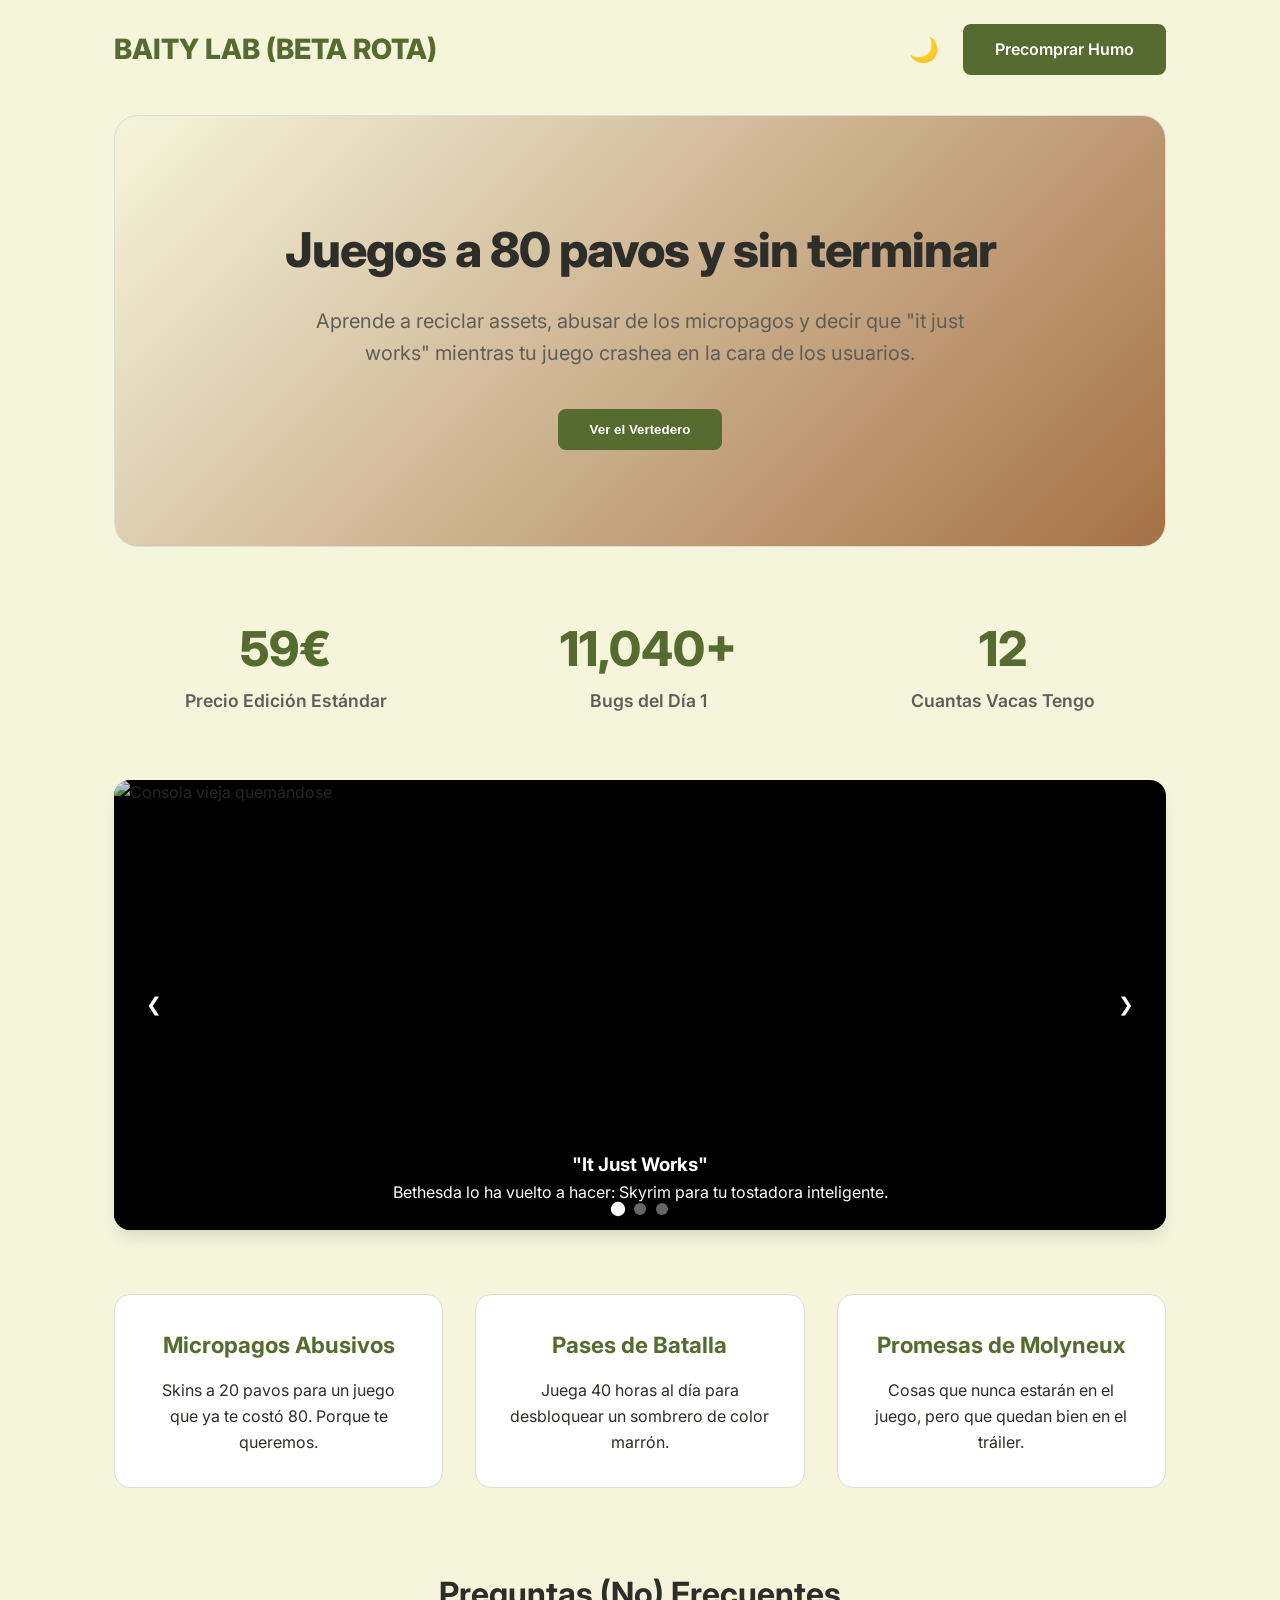
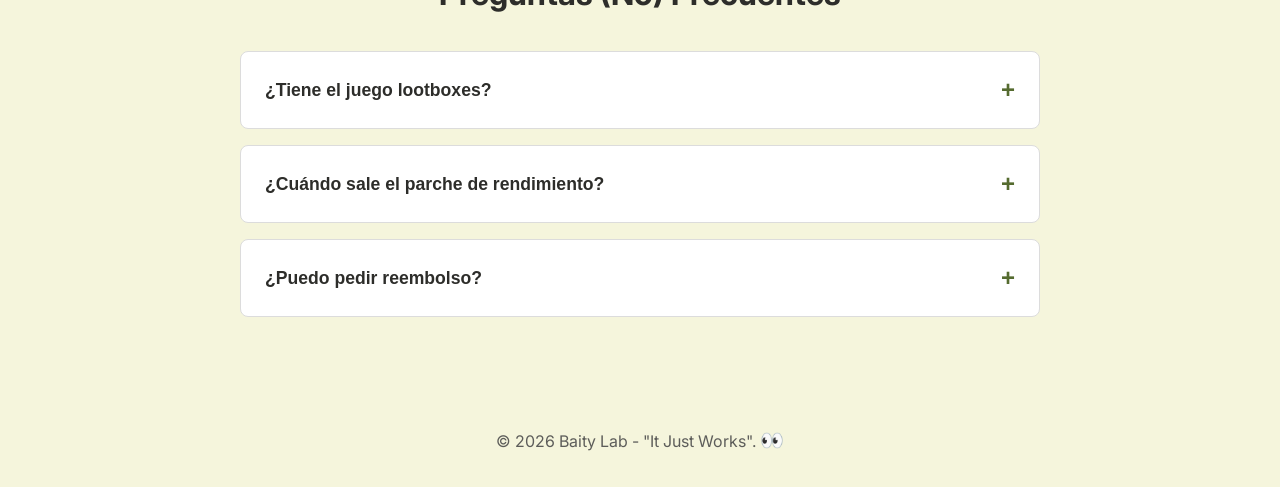
==== commit 54a37442: "2026" ====
--- a/index.html
+++ b/index.html
@@ -4,7 +4,7 @@
     <link rel="icon" type="image/png" href="Images/Baitybait_logo.ico">
     <meta charset="utf-8" />
     <meta name="viewport" content="width=device-width, initial-scale=1" />
-    <title>BaityBait — El Vertedero de Steam</title>
+    <title>BaityBait — El Vertedero de Steam-2026</title>
     
     <link rel="preconnect" href="https://fonts.googleapis.com">
     <link rel="preconnect" href="https://fonts.gstatic.com" crossorigin>
--- a/CSS/style.css
+++ b/CSS/style.css
@@ -1,20 +1,21 @@
+/* --- VARIABLES DE TEMA --- */
 :root {
-    --bg: #f5f5dc; /* Un tono crema más cálido */
+    --bg: #f5f5dc; 
     --text: #2d2d2a;
     --text-muted: #5d5d5a;
-    --primary: #556b2f; /* Verde oliva (DarkOliveGreen) */
+    --primary: #556b2f; 
     --primary-hover: #6b8e23;
     --card-bg: #ffffff;
     --card-border: #dcdcdc;
     --shadow: 0 10px 15px -3px rgba(0, 0, 0, 0.1);
-    --hero-bg: linear-gradient(-45deg, #a9ba9d, #f5f5dc, #8b4513, #f5f5dc); /* Tonos tierra y verde */
+    --hero-bg: linear-gradient(-45deg, #a9ba9d, #f5f5dc, #8b4513, #f5f5dc); 
 }
 
 [data-theme="dark"] {
     --bg: #1a1a1a;
     --text: #e0e0e0;
     --text-muted: #a0a0a0;
-    --primary: #9acd32; /* Verde amarillento más brillante para el modo oscuro */
+    --primary: #9acd32; 
     --primary-hover: #adff2f;
     --card-bg: #262626;
     --card-border: #333;
@@ -22,6 +23,7 @@
     --hero-bg: linear-gradient(-45deg, #1a1a1a, #2d2d2a, #556b2f, #000);
 }
 
+/* --- ESTILOS BASE Y ACCESIBILIDAD --- */
 * { margin: 0; padding: 0; box-sizing: border-box; }
 body { 
     font-family: 'Inter', system-ui, sans-serif; 
@@ -32,13 +34,13 @@
 }
 .container { max-width: 1100px; margin: 0 auto; padding: 0 1.5rem; }
 
-/* NUEVO: Indicador de foco visible para navegación por teclado */
 :focus-visible {
     outline: 3px solid var(--primary);
     outline-offset: 3px;
     border-radius: 4px;
 }
 
+/* --- ELEMENTOS COMUNES --- */
 .btn-primary { 
     background: var(--primary); color: #fff; padding: 0.8rem 2rem; 
     border-radius: 8px; font-weight: 600; cursor: pointer; border: none;
@@ -52,7 +54,7 @@
 }
 .theme-toggle:hover { transform: scale(1.1); }
 
-
+/* --- SECCIONES PRINCIPALES --- */
 .header { display: flex; justify-content: space-between; align-items: center; padding: 1.5rem 0; }
 .header h1 { font-size: 1.75rem; color: var(--primary); text-transform: uppercase; font-weight: 800; }
 .nav-controls { display: flex; gap: 1rem; align-items: center; }
@@ -69,35 +71,43 @@
 }
 .hero h2 { font-size: 3rem; margin-bottom: 1rem; font-weight: 800; letter-spacing: -1px; }
 .hero p { font-size: 1.25rem; color: var(--text-muted); max-width: 650px; margin: 0 auto 2.5rem; }
-
+.hero h1 span { font-size: 0.8rem; vertical-align: middle; color: #ff4500; text-transform: none; }
 
 .stats { display: flex; justify-content: space-around; flex-wrap: wrap; gap: 2rem; margin: 4rem 0; }
 .stat-item { text-align: center; }
 .stat-number { font-size: 3rem; font-weight: 800; color: var(--primary); }
 .stat-label { font-size: 1.1rem; color: var(--text-muted); font-weight: 600; }
 
+.features { display: grid; grid-template-columns: repeat(auto-fit, minmax(300px, 1fr)); gap: 2rem; margin: 4rem 0; }
+.feature-card { padding: 2rem; background: var(--card-bg); border: 1px solid var(--card-border); border-radius: 16px; text-align: center; transition: transform 0.3s, box-shadow 0.3s; }
+.feature-card:hover { transform: translateY(-5px); box-shadow: var(--shadow); }
+.feature-card h3 { color: var(--primary); margin-bottom: 1rem; font-size: 1.4rem; }
 
+/* --- CARRUSEL --- */
 .carousel-container { width: 100%; position: relative; overflow: hidden; border-radius: 16px; box-shadow: var(--shadow); background: #000; margin-bottom: 4rem;}
 .carousel-slide { display: flex; height: 450px; position: relative; }
 .carousel-item { min-width: 100%; position: absolute; top: 0; left: 0; opacity: 0; transition: opacity 0.8s ease-in-out; z-index: 1; visibility: hidden; }
-/* NUEVO: Se añade visibility para evitar que los lectores de pantalla lean diapositivas ocultas */
 .carousel-item.active { opacity: 1; z-index: 2; position: relative; visibility: visible; }
 .carousel-item img { width: 100%; height: 100%; object-fit: cover; opacity: 0.85; }
 .carousel-caption { position: absolute; bottom: 0; background: linear-gradient(to top, rgba(0,0,0,0.9), transparent); color: white; width: 100%; padding: 3rem 2rem 1.5rem; text-align: center; }
 .carousel-prev, .carousel-next { position: absolute; top: 50%; transform: translateY(-50%); background: rgba(0,0,0, 0.6); color: white; border: none; width: 50px; height: 50px; cursor: pointer; z-index: 10; border-radius: 50%; margin: 0 15px; font-size: 1.2rem; display: flex; align-items: center; justify-content: center; }
 .carousel-next { right: 0; }
 .carousel-indicators { position: absolute; bottom: 15px; left: 50%; transform: translateX(-50%); z-index: 10; display: flex; gap: 10px; }
-/* NUEVO: Ajustes en .dot para que funcione bien siendo un botón */
 .dot { width: 12px; height: 12px; background: rgba(255,255,255,0.4); border-radius: 50%; cursor: pointer; border: none; padding: 0; }
 .dot.active { background: #fff; transform: scale(1.2); }
 
+.carousel-item.active img {
+    animation: glitch 3s infinite;
+}
+@keyframes glitch {
+    0% { transform: translate(0) }
+    1% { transform: translate(-2px, 2px) }
+    2% { transform: translate(2px, -2px) }
+    3% { transform: translate(0) }
+    100% { transform: translate(0) }
+}
 
-.features { display: grid; grid-template-columns: repeat(auto-fit, minmax(300px, 1fr)); gap: 2rem; margin: 4rem 0; }
-.feature-card { padding: 2rem; background: var(--card-bg); border: 1px solid var(--card-border); border-radius: 16px; text-align: center; transition: transform 0.3s, box-shadow 0.3s; }
-.feature-card:hover { transform: translateY(-5px); box-shadow: var(--shadow); }
-.feature-card h3 { color: var(--primary); margin-bottom: 1rem; font-size: 1.4rem; }
-
-
+/* --- FAQ --- */
 .faq-section { max-width: 800px; margin: 5rem auto; }
 .faq-section h2 { text-align: center; margin-bottom: 2rem; font-size: 2rem; }
 .faq-item { background: var(--card-bg); border: 1px solid var(--card-border); border-radius: 8px; margin-bottom: 1rem; overflow: hidden; }
@@ -107,20 +117,15 @@
 .faq-item.active .faq-btn span { transform: rotate(45deg); }
 .faq-btn span { transition: transform 0.3s; font-size: 1.5rem; color: var(--primary); }
 
-
 .footer { background-color: #0f172a; color: #f8fafc; margin-top: 5rem; padding: 4rem 1.5rem 2rem; text-align: center; border-radius: 24px 24px 0 0; }
 
-/* NUEVO: Reset de estilos para que el botón de los ojos mantenga tu diseño original */
+/* --- EASTER EGGS Y ANIMACIONES ESPECIALES --- */
 #ojos-secretos {
     background: none; border: none; cursor: pointer; font-size: 1.2rem; transition: transform 0.3s; padding: 0; color: inherit; display: inline-block;
 }
-#ojos-secretos:hover, #ojos-secretos:focus-visible {
-    transform: scale(1.5);
-}
+#ojos-secretos:hover, #ojos-secretos:focus-visible { transform: scale(1.5); }
 
-#secret-corner {
-    position: fixed; bottom: 0; right: 0; width: 50px; height: 50px; z-index: 9999;
-}
+#secret-corner { position: fixed; bottom: 0; right: 0; width: 50px; height: 50px; z-index: 9999; }
 
 #secret-popup {
     position: fixed; top: 50%; left: 50%; transform: translate(-50%, -50%) scale(0); 
@@ -128,7 +133,6 @@
     box-shadow: 0 25px 50px -12px rgba(0,0,0,0.7); z-index: 10000; text-align: center;
     border: 2px solid var(--primary); transition: transform 0.5s cubic-bezier(0.175, 0.885, 0.32, 1.275); 
 }
-
 #secret-popup.show { transform: translate(-50%, -50%) scale(1); }
 
 @keyframes shake {
@@ -139,7 +143,6 @@
     80% { transform: translate(-1px, -1px) rotate(1deg); }
     100% { transform: translate(1px, -2px) rotate(-1deg); }
 }
-
 body.shaking { animation: shake 0.4s; animation-iteration-count: 1; }
 
 #easter-clue {
@@ -152,12 +155,11 @@
     50% { filter: blur(5px) brightness(1.5); }
     100% { transform: scale(0.01) rotate(720deg); filter: blur(20px) brightness(0); opacity: 0; }
 }
-
 body.efecto-teletransporte {
     animation: portalSuck 1.5s forwards ease-in-out; pointer-events: none; background-color: #000;
 }
 
-/* NUEVO: Reglas de reducción de movimiento para cumplir con WCAG 2.2.2 */
+/* --- PREFERENCIA REDUCCIÓN DE MOVIMIENTO (WCAG 2.2.2) --- */
 @media (prefers-reduced-motion: reduce) {
     *, ::before, ::after {
         animation-duration: 0.01ms !important;
@@ -166,30 +168,10 @@
         scroll-behavior: auto !important;
     }
     .hero {
-        animation: none; /* Apaga el gradiente infinito */
+        animation: none; 
         background-position: 0% 50%;
     }
     body.efecto-teletransporte, body.shaking {
-        animation: none; /* Apaga los efectos bruscos */
+        animation: none; 
     }
-}
-
-.carousel-item.active img {
-    animation: glitch 3s infinite;
-}
-
-@keyframes glitch {
-    0% { transform: translate(0) }
-    1% { transform: translate(-2px, 2px) }
-    2% { transform: translate(2px, -2px) }
-    3% { transform: translate(0) }
-    100% { transform: translate(0) }
-}
-
-/* Modificación del Hero para que sea más dramático */
-.hero h1 span {
-    font-size: 0.8rem;
-    vertical-align: middle;
-    color: #ff4500;
-    text-transform: none;
 }
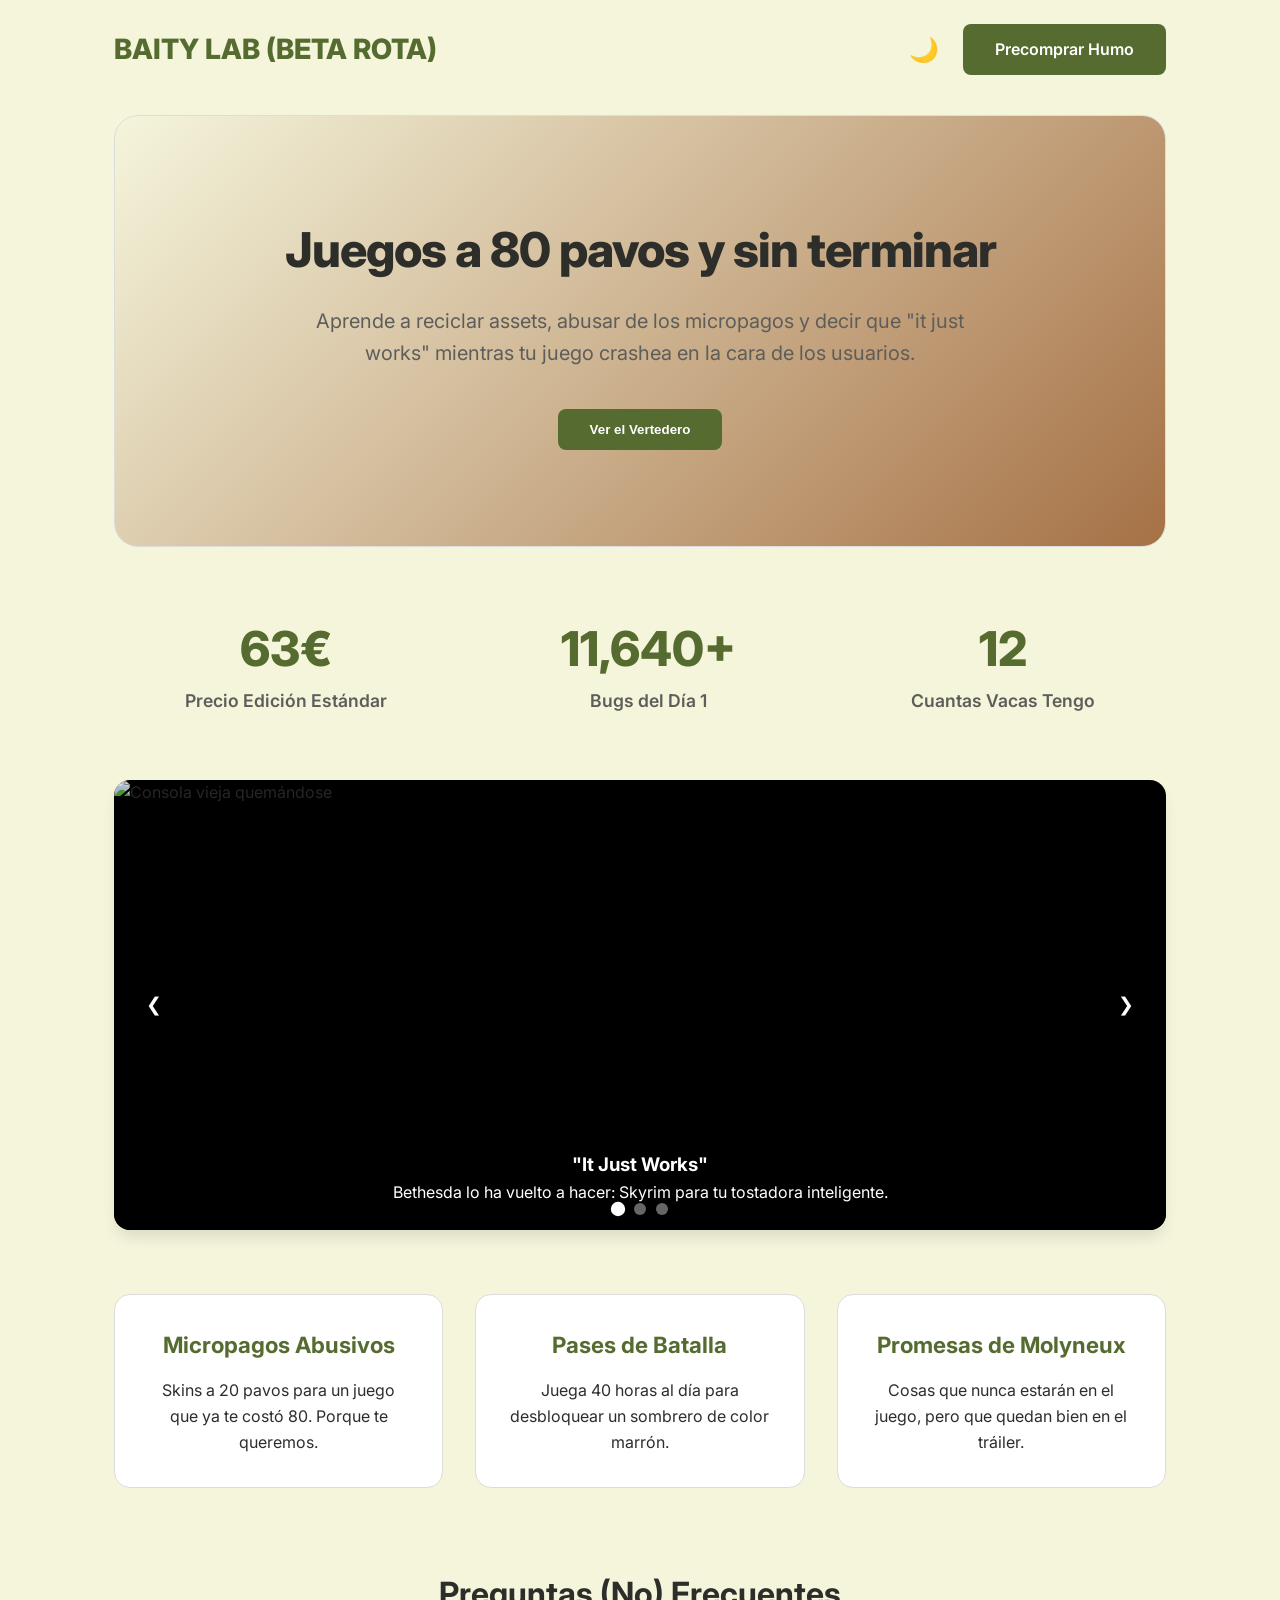
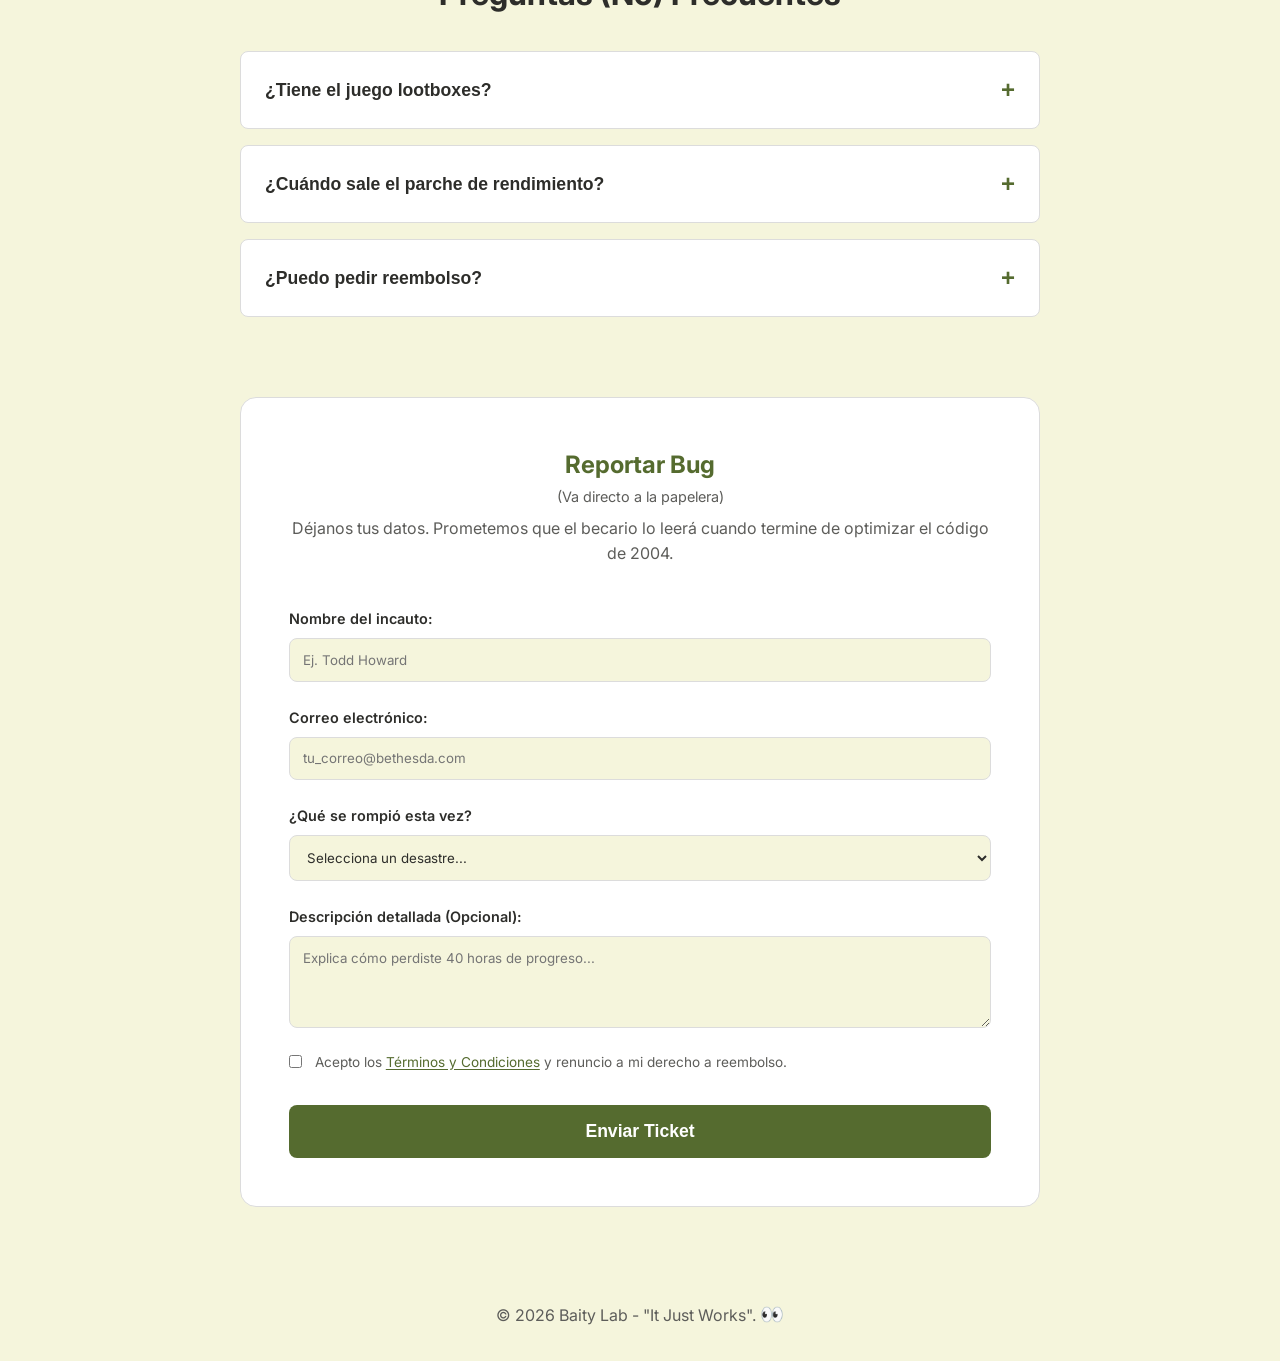
==== commit 194311ea: "Formulario test" ====
--- a/index.html
+++ b/index.html
@@ -106,6 +106,67 @@
                     <div id="f3" class="faq-answer"><p>Claro, pero nuestro sistema de tickets casualmente estará "en mantenimiento" durante los próximos 10 años.</p></div>
                 </div>
             </section>
+           <section class="formulario-vertedero">
+    <div class="feature-card form-card">
+        <h2>Reportar Bug <span>(Va directo a la papelera)</span></h2>
+        <p class="form-desc">Déjanos tus datos. Prometemos que el becario lo leerá cuando termine de optimizar el código de 2004.</p>
+
+        <form id="form-bugs" novalidate>
+            <div class="grupo-input">
+                <label for="jugador-nombre">Nombre del incauto:</label>
+                <input type="text" id="jugador-nombre" placeholder="Ej. Todd Howard" required>
+                <span class="error-texto" id="error-nombre"></span>
+            </div>
+
+            <div class="grupo-input">
+                <label for="jugador-correo">Correo electrónico:</label>
+                <input type="email" id="jugador-correo" placeholder="tu_correo@bethesda.com" required>
+                <span class="error-texto" id="error-correo"></span>
+            </div>
+
+            <div class="grupo-input">
+                <label for="tipo-bug">¿Qué se rompió esta vez?</label>
+                <select id="tipo-bug" required>
+                    <option value="" disabled selected>Selecciona un desastre...</option>
+                    <option value="crash">El juego crashea al ver el menú</option>
+                    <option value="fisicas">El caballo está volando otra vez</option>
+                    <option value="gato">Mi gato pisó el teclado y borró los saves</option>
+                    <option value="rendimiento">Va a 15 FPS en una RTX 4090</option>
+                </select>
+                <span class="error-texto" id="error-tipo"></span>
+            </div>
+
+            <div class="grupo-input">
+                <label for="descripcion-bug">Descripción detallada (Opcional):</label>
+                <textarea id="descripcion-bug" rows="4" placeholder="Explica cómo perdiste 40 horas de progreso..."></textarea>
+            </div>
+
+            <div class="grupo-terminos">
+                <input type="checkbox" id="acepto-terminos" required>
+                <label for="acepto-terminos">Acepto los <a href="https://www.youtube.com/watch?v=dQw4w9WgXcQ" target="_blank" class="link-secreto">Términos y Condiciones</a> y renuncio a mi derecho a reembolso.</label>
+            </div>
+            <span class="error-texto" id="error-terminos" style="margin-top: -1.5rem; margin-bottom: 1.5rem;"></span>
+
+            <button type="submit" class="btn-primary btn-submit" id="btn-enviar-bug">Enviar Ticket</button>
+            
+            <div id="mensaje-estado" class="mensaje-oculto" aria-live="polite"></div>
+        </form>
+    </div>
+</section>
+
+<section class="registro-tickets" id="seccion-registro" style="display: none;">
+    <div class="feature-card form-card">
+        <h2>Panel del Becario <span>(Bandeja de Entrada)</span></h2>
+        <p class="form-desc">Aquí caen los lamentos de los jugadores. Se recomienda ignorar encarecidamente.</p>
+        
+        <div id="lista-tickets" class="tickets-container">
+            </div>
+
+        <button id="btn-quemar-tickets" class="btn-primary btn-peligro" style="margin-top: 1.5rem; width: 100%;">
+            🔥 Quemar todos los reportes (Vaciar papelera)
+        </button>
+    </div>
+</section>
         </main>
     </div>
 
--- a/CSS/style.css
+++ b/CSS/style.css
@@ -174,4 +174,60 @@
     body.efecto-teletransporte, body.shaking {
         animation: none; 
     }
-}+}
+
+/* =========================================
+   ESTILOS: FORMULARIO, VALIDACIÓN Y REGISTRO
+   ========================================= */
+
+/* --- Formulario Principal --- */
+.formulario-vertedero { max-width: 800px; margin: 4rem auto; }
+.form-card { text-align: left; padding: 3rem; background: var(--card-bg); border: 1px solid var(--card-border); border-radius: 16px; }
+.form-card h2 { color: var(--primary); text-align: center; margin-bottom: 0.5rem; }
+.form-card h2 span { font-size: 0.9rem; color: var(--text-muted); font-weight: normal; display: block; }
+.form-desc { text-align: center; color: var(--text-muted); margin-bottom: 2.5rem; }
+
+.grupo-input { margin-bottom: 1.5rem; display: flex; flex-direction: column; }
+.grupo-input label { font-weight: 600; margin-bottom: 0.5rem; font-size: 0.9rem; }
+.grupo-input input, .grupo-input select, .grupo-input textarea {
+    padding: 0.8rem; background-color: var(--bg); border: 1px solid var(--card-border);
+    color: var(--text); border-radius: 8px; font-family: inherit; transition: all 0.3s ease;
+}
+.grupo-input input:focus, .grupo-input select:focus, .grupo-input textarea:focus {
+    outline: none; border-color: var(--primary); box-shadow: 0 0 0 3px rgba(154, 205, 50, 0.2);
+}
+
+.grupo-terminos { display: flex; align-items: flex-start; gap: 0.8rem; margin-bottom: 2rem; font-size: 0.85rem; color: var(--text-muted); }
+.grupo-terminos input[type="checkbox"] { margin-top: 0.2rem; accent-color: var(--primary); }
+.link-secreto { color: var(--primary); text-decoration: underline; text-underline-offset: 2px; }
+.link-secreto:hover { color: var(--primary-hover); }
+
+.btn-submit { width: 100%; font-size: 1.1rem; padding: 1rem; }
+.mensaje-oculto {
+    display: none; margin-top: 1.5rem; padding: 1rem; text-align: center;
+    border: 1px solid var(--primary); color: var(--primary); border-radius: 8px;
+    background: var(--bg); animation: glitch 0.3s ease-in-out;
+}
+
+/* --- Validación de Errores --- */
+.error-texto { color: #ff4d4d; font-size: 0.85rem; font-weight: 600; margin-top: 0.4rem; display: none; animation: glitch 0.3s ease-in-out; }
+.error-texto.activo { display: block; }
+.input-invalido { border-color: #ff4d4d !important; }
+.input-invalido:focus { box-shadow: 0 0 0 3px rgba(255, 77, 77, 0.2) !important; }
+
+/* --- Registro de Tickets (Local Storage) --- */
+.registro-tickets { max-width: 800px; margin: 2rem auto 4rem; }
+.tickets-container { display: flex; flex-direction: column; gap: 1rem; margin-top: 1.5rem; max-height: 400px; overflow-y: auto; padding-right: 10px; }
+.ticket-item {
+    background: var(--bg); border-left: 4px solid var(--primary); padding: 1.2rem;
+    border-radius: 6px; border: 1px solid var(--card-border); border-left-width: 4px;
+    text-align: left; transition: transform 0.2s;
+}
+.ticket-item:hover { transform: translateX(5px); }
+.ticket-header { display: flex; justify-content: space-between; margin-bottom: 0.8rem; color: var(--primary); font-weight: 800; border-bottom: 1px dashed var(--card-border); padding-bottom: 0.5rem; }
+.ticket-fecha { font-size: 0.8rem; color: var(--text-muted); font-weight: normal; }
+.ticket-autor { font-size: 0.9rem; margin-bottom: 0.5rem; }
+.ticket-desc { font-style: italic; color: var(--text-muted); background: rgba(0, 0, 0, 0.03); padding: 0.8rem; border-radius: 4px; font-size: 0.9rem; }
+[data-theme="dark"] .ticket-desc { background: rgba(255, 255, 255, 0.05); }
+.btn-peligro { background: #d93025; }
+.btn-peligro:hover { background: #b3261e; }
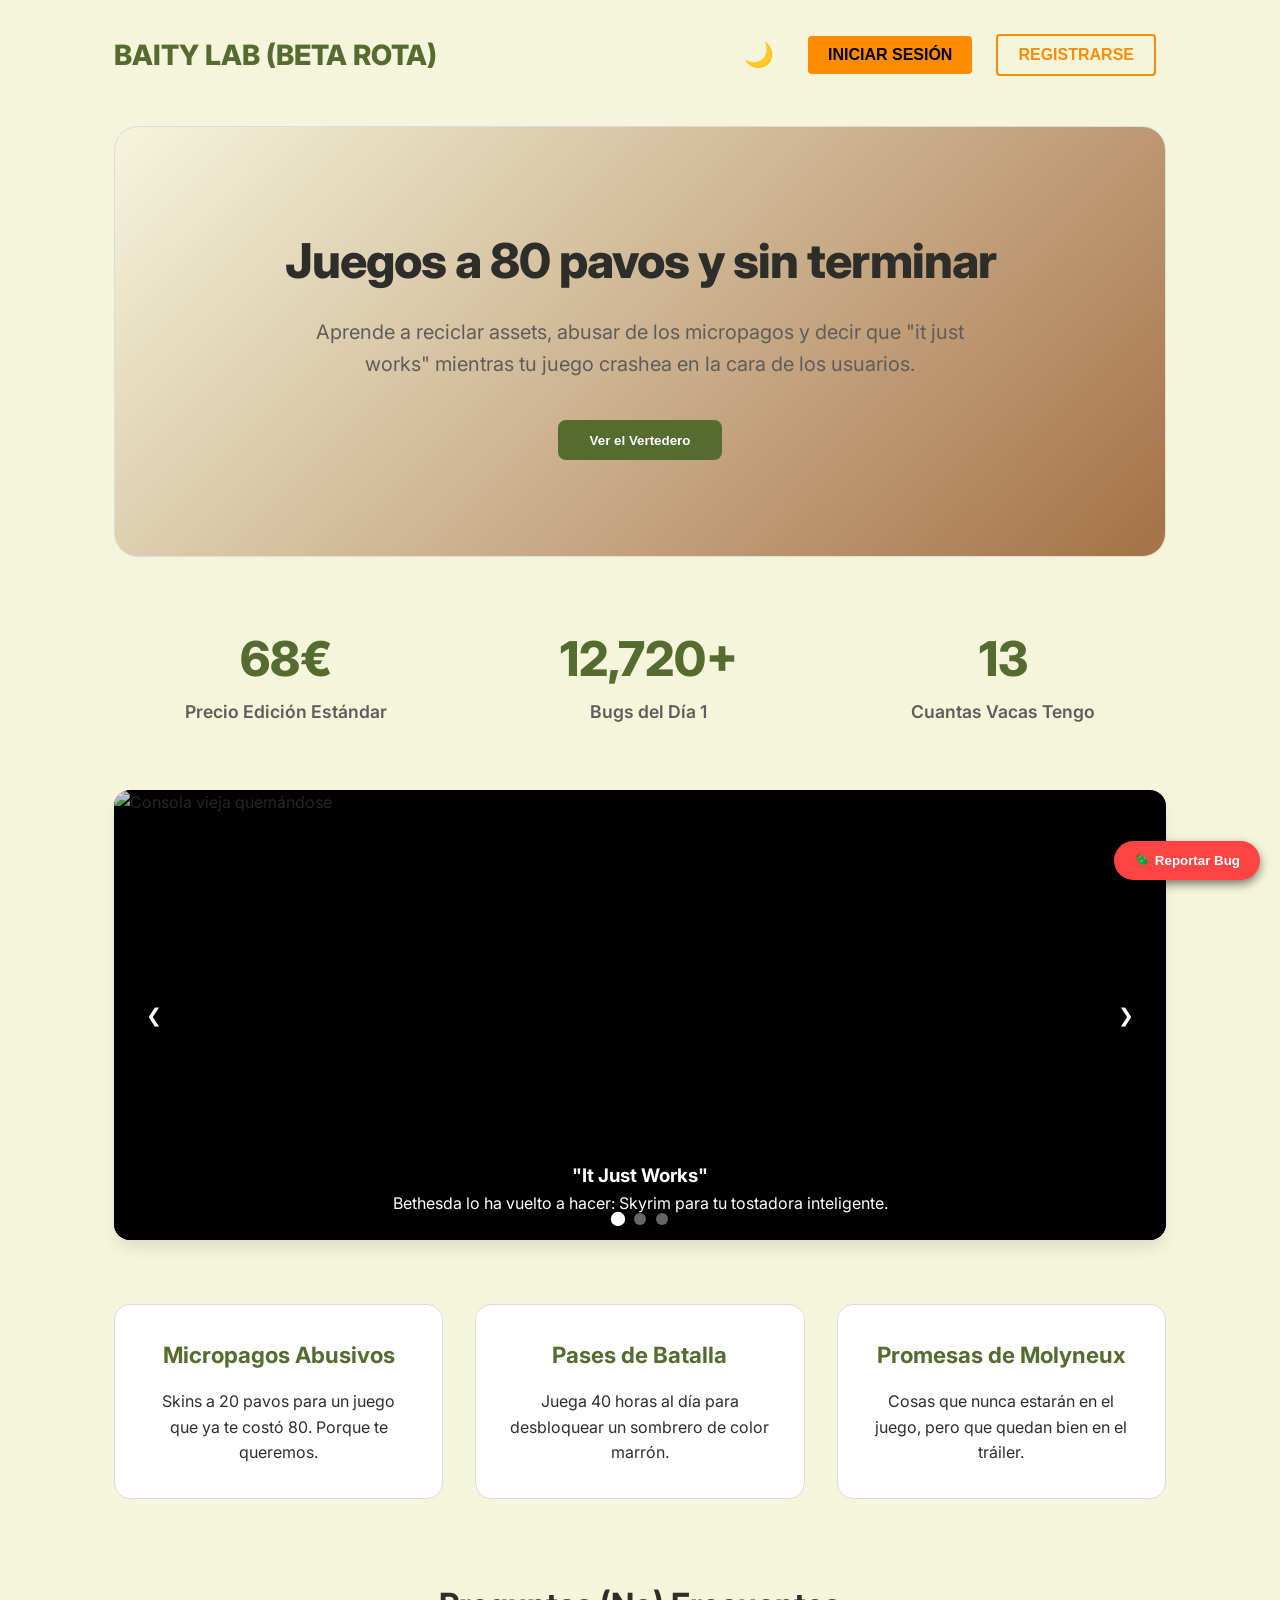
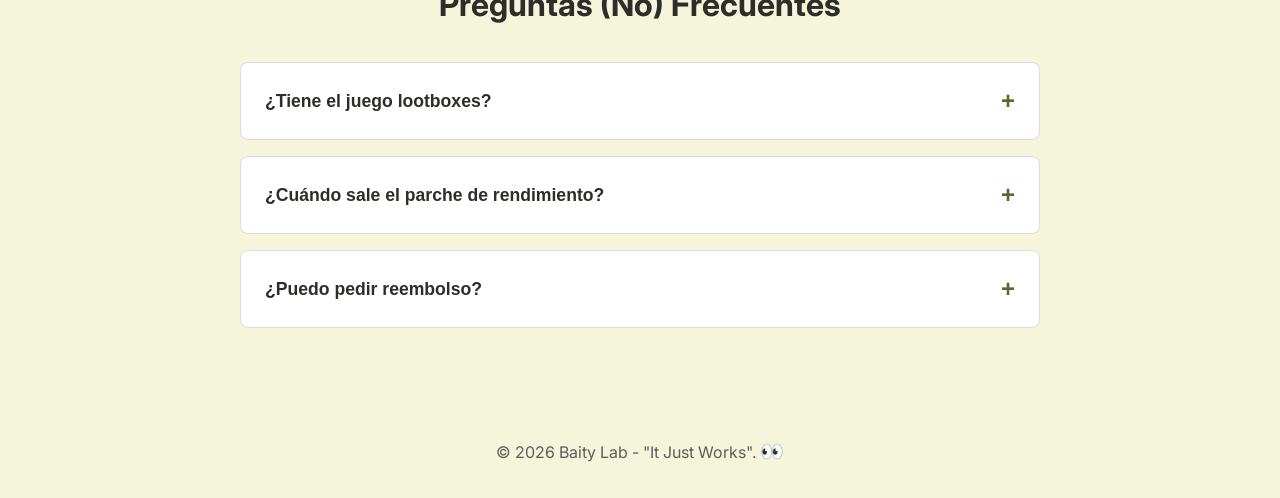
==== commit f3316309: "Login y Formulario" ====
--- a/index.html
+++ b/index.html
@@ -17,7 +17,21 @@
             <h1>Baity Lab <span>(Beta Rota)</span></h1> 
             <div class="nav-controls">
                 <button class="theme-toggle" id="theme-toggle" aria-label="Cambiar tema">🌙</button>
-                <a class="btn-primary" href="#preorder">Precomprar Humo</a>
+    <div id="authContainer" class="auth-container">
+        
+        <!-- Vista cuando NO hay sesión iniciada -->
+        <div id="guestView">
+            <button onclick="openModal('login')" class="btn">Iniciar Sesión</button>
+            <button onclick="openModal('register')" class="btn btn-outline">Registrarse</button>
+        </div>
+
+        <!-- Vista cuando SÍ hay sesión iniciada (Oculta por defecto) -->
+        <div id="loggedInView" style="display: none; align-items: center; gap: 10px;">
+            <span id="userGreeting">Bienvenido, Usuario</span>
+            <button onclick="logout()" class="btn-logout">Log out</button>
+        </div>
+
+    </div>
             </div>
         </header>
 
@@ -106,7 +120,10 @@
                     <div id="f3" class="faq-answer"><p>Claro, pero nuestro sistema de tickets casualmente estará "en mantenimiento" durante los próximos 10 años.</p></div>
                 </div>
             </section>
-           <section class="formulario-vertedero">
+            <!-- FORMULARIO -->
+             <button id="btn-mostrar-bug" class="btn-flotante">🪲 Reportar Bug</button>
+            <section class="formulario-vertedero" id="contenedor-bugs" style="display: none;">
+    <div class="feature-card form-card">
     <div class="feature-card form-card">
         <h2>Reportar Bug <span>(Va directo a la papelera)</span></h2>
         <p class="form-desc">Déjanos tus datos. Prometemos que el becario lo leerá cuando termine de optimizar el código de 2004.</p>
@@ -176,6 +193,38 @@
 
     <audio id="click-sound" src="https://www.soundjay.com/buttons/sounds/button-16.mp3" preload="auto"></audio>
     <audio id="oof-sound" src="https://www.myinstants.com/media/sounds/fahhhhhhhhhhhhhh.mp3" preload="auto"></audio>
+    <!-- ... Aquí termina el resto del contenido de tu página (carruseles, etc.) ... -->
+
+    <!-- ========================================== -->
+    <!-- ESTE ES EL POP-UP QUE ESTÁ INVISIBLE HASTA QUE HACES CLIC -->
+    <!-- ========================================== -->
+    <div id="authModal" class="modal">
+        <div class="modal-content">
+            <span class="close-btn" onclick="closeModal()">&times;</span>
+            <h2 id="modalTitle">Iniciar Sesión</h2>
+
+            <!-- Formulario de Login -->
+            <form id="loginForm" class="auth-form">
+                <input type="email" placeholder="Correo electrónico" required>
+                <input type="password" placeholder="Contraseña" required>
+                <button type="submit" class="btn">Ingresar</button>
+                <p class="toggle-text">¿No tienes cuenta? <span onclick="toggleForm('register')">Regístrate aquí</span></p>
+            </form>
+
+            <!-- Formulario de Registro -->
+            <form id="registerForm" class="auth-form" style="display: none;">
+                <input type="text" placeholder="Nombre completo" required>
+                <input type="email" placeholder="Correo electrónico" required>
+                <input type="password" placeholder="Contraseña" required>
+                <button type="submit" class="btn">Crear cuenta</button>
+                <p class="toggle-text">¿Ya tienes cuenta? <span onclick="toggleForm('login')">Inicia sesión</span></p>
+            </form>
+        </div>
+    </div>
+
+    <!-- ========================================== -->
+    <!-- AQUÍ CONECTAS EL JAVASCRIPT (Debe ser lo ÚLTIMO antes del body) -->
+    <!-- ========================================== -->
     <script src="JS/main.js"></script>
 </body>
-</html>+</html>
--- a/CSS/style.css
+++ b/CSS/style.css
@@ -181,53 +181,283 @@
    ========================================= */
 
 /* --- Formulario Principal --- */
-.formulario-vertedero { max-width: 800px; margin: 4rem auto; }
-.form-card { text-align: left; padding: 3rem; background: var(--card-bg); border: 1px solid var(--card-border); border-radius: 16px; }
-.form-card h2 { color: var(--primary); text-align: center; margin-bottom: 0.5rem; }
-.form-card h2 span { font-size: 0.9rem; color: var(--text-muted); font-weight: normal; display: block; }
-.form-desc { text-align: center; color: var(--text-muted); margin-bottom: 2.5rem; }
-
-.grupo-input { margin-bottom: 1.5rem; display: flex; flex-direction: column; }
-.grupo-input label { font-weight: 600; margin-bottom: 0.5rem; font-size: 0.9rem; }
-.grupo-input input, .grupo-input select, .grupo-input textarea {
-    padding: 0.8rem; background-color: var(--bg); border: 1px solid var(--card-border);
-    color: var(--text); border-radius: 8px; font-family: inherit; transition: all 0.3s ease;
-}
-.grupo-input input:focus, .grupo-input select:focus, .grupo-input textarea:focus {
-    outline: none; border-color: var(--primary); box-shadow: 0 0 0 3px rgba(154, 205, 50, 0.2);
-}
-
-.grupo-terminos { display: flex; align-items: flex-start; gap: 0.8rem; margin-bottom: 2rem; font-size: 0.85rem; color: var(--text-muted); }
-.grupo-terminos input[type="checkbox"] { margin-top: 0.2rem; accent-color: var(--primary); }
-.link-secreto { color: var(--primary); text-decoration: underline; text-underline-offset: 2px; }
-.link-secreto:hover { color: var(--primary-hover); }
-
-.btn-submit { width: 100%; font-size: 1.1rem; padding: 1rem; }
-.mensaje-oculto {
-    display: none; margin-top: 1.5rem; padding: 1rem; text-align: center;
-    border: 1px solid var(--primary); color: var(--primary); border-radius: 8px;
-    background: var(--bg); animation: glitch 0.3s ease-in-out;
-}
-
-/* --- Validación de Errores --- */
-.error-texto { color: #ff4d4d; font-size: 0.85rem; font-weight: 600; margin-top: 0.4rem; display: none; animation: glitch 0.3s ease-in-out; }
-.error-texto.activo { display: block; }
-.input-invalido { border-color: #ff4d4d !important; }
-.input-invalido:focus { box-shadow: 0 0 0 3px rgba(255, 77, 77, 0.2) !important; }
-
-/* --- Registro de Tickets (Local Storage) --- */
-.registro-tickets { max-width: 800px; margin: 2rem auto 4rem; }
-.tickets-container { display: flex; flex-direction: column; gap: 1rem; margin-top: 1.5rem; max-height: 400px; overflow-y: auto; padding-right: 10px; }
-.ticket-item {
-    background: var(--bg); border-left: 4px solid var(--primary); padding: 1.2rem;
-    border-radius: 6px; border: 1px solid var(--card-border); border-left-width: 4px;
-    text-align: left; transition: transform 0.2s;
-}
-.ticket-item:hover { transform: translateX(5px); }
-.ticket-header { display: flex; justify-content: space-between; margin-bottom: 0.8rem; color: var(--primary); font-weight: 800; border-bottom: 1px dashed var(--card-border); padding-bottom: 0.5rem; }
-.ticket-fecha { font-size: 0.8rem; color: var(--text-muted); font-weight: normal; }
-.ticket-autor { font-size: 0.9rem; margin-bottom: 0.5rem; }
-.ticket-desc { font-style: italic; color: var(--text-muted); background: rgba(0, 0, 0, 0.03); padding: 0.8rem; border-radius: 4px; font-size: 0.9rem; }
-[data-theme="dark"] .ticket-desc { background: rgba(255, 255, 255, 0.05); }
-.btn-peligro { background: #d93025; }
-.btn-peligro:hover { background: #b3261e; }+/* --- ESTILOS DEL MODAL (ESTÉTICA INDUSTRIAL BAITY LAB) --- */
+
+:root {
+    --baity-orange: #ff8c00; /* Naranja industrial para contraste */
+    --baity-dark: #1a1a1a;   /* Fondo oscuro para el modal */
+    --baity-green: #2ecc71;  /* El verde de tu página */
+}
+
+.btn {
+    padding: 10px 20px;
+    margin: 10px;
+    border: none;
+    background-color: var(--baity-orange);
+    color: #000; /* Texto negro para máximo contraste sobre el naranja */
+    font-weight: 800;
+    text-transform: uppercase;
+    cursor: pointer;
+    border-radius: 4px;
+    font-size: 16px;
+    transition: all 0.2s ease;
+}
+
+.btn:hover { 
+    background-color: #ffa500; 
+    transform: translateY(-2px); /* Pequeño salto al pasar el mouse */
+}
+
+.btn-outline {
+    background-color: transparent;
+    border: 2px solid var(--baity-orange);
+    color: var(--baity-orange);
+}
+
+.btn-outline:hover {
+    background-color: var(--baity-orange);
+    color: #000;
+}
+
+.modal {
+    display: none; 
+    position: fixed;
+    z-index: 9999; 
+    left: 0;
+    top: 0;
+    width: 100%;
+    height: 100%;
+    background-color: rgba(0, 0, 0, 0.8); /* Fondo un poco más oscuro */
+    justify-content: center;
+    align-items: center;
+    animation: fadeIn 0.3s ease-in-out;
+}
+
+.modal-content {
+    background-color: var(--baity-dark);
+    color: #fff; /* Texto blanco para el modo oscuro */
+    border: 2px solid var(--baity-green); /* Borde verde para conectar con tu página */
+    padding: 30px;
+    border-radius: 8px;
+    width: 350px;
+    text-align: center;
+    position: relative;
+    box-shadow: 0 4px 20px rgba(46, 204, 113, 0.3); /* Brillo verde sutil */
+    animation: slideUp 0.3s ease-in-out;
+}
+
+.close-btn {
+    position: absolute;
+    top: 10px;
+    right: 15px;
+    font-size: 24px;
+    cursor: pointer;
+    color: #aaa;
+}
+
+.close-btn:hover { color: #fff; }
+
+.auth-form {
+    display: flex;
+    flex-direction: column;
+    gap: 15px;
+    margin-top: 20px;
+}
+
+.auth-form input {
+    padding: 10px;
+    background-color: #333; /* Inputs oscuros */
+    border: 1px solid #555;
+    color: #fff;
+    border-radius: 4px;
+    font-size: 14px;
+}
+
+.auth-form input:focus {
+    border-color: var(--baity-green); /* Se iluminan de verde al escribir */
+    outline: none;
+}
+
+.toggle-text {
+    font-size: 14px;
+    margin-top: 10px;
+}
+
+.toggle-text span {
+    color: var(--baity-green); /* Link en verde */
+    cursor: pointer;
+    text-decoration: underline;
+}
+
+@keyframes fadeIn {
+    from { opacity: 0; }
+    to { opacity: 1; }
+}
+
+@keyframes slideUp {
+    from { transform: translateY(20px); opacity: 0; }
+    to { transform: translateY(0); opacity: 1; }
+}
+
+/* --- ESTILOS DE SESIÓN ACTIVA Y LOG OUT --- */
+.auth-container {
+    display: inline-block;
+}
+
+.btn-logout {
+    padding: 6px 12px;
+    background-color: #dc3545; /* Mantenemos el rojo de alerta */
+    color: white;
+    border: none;
+    border-radius: 4px;
+    font-size: 12px;
+    font-weight: bold;
+    text-transform: uppercase;
+    cursor: pointer;
+    transition: background-color 0.3s ease;
+}
+
+.btn-logout:hover {
+    background-color: #c82333; 
+}
+
+#userGreeting {
+    font-size: 14px;
+    font-weight: bold;
+    color: #fff; /* Blanco para que se lea bien en tu header oscuro */
+}
+/* ========================================= */
+/* RESTAURACIÓN DEL FORMULARIO DE BUGS       */
+/* ========================================= */
+
+/* Contenedor principal del formulario */
+.form-card {
+    background-color: #1f1f1f; /* Fondo oscuro grisáceo */
+    padding: 30px;
+    border-radius: 8px;
+    max-width: 900px; 
+    width: 100%;      
+    margin: 0 auto; /* Para centrar la tarjeta en la pantalla */
+    text-align: left; /* Obligamos a que el texto vuelva a la izquierda */
+}
+
+/* Título y subtítulo del formulario */
+.form-card h2 {
+    color: #9acd32; /* El verde característico del Antes */
+    text-align: center;
+    margin-bottom: 5px;
+}
+
+.form-card h2 span {
+    display: block;
+    font-size: 0.5em;
+    color: #888;
+    margin-top: 5px;
+}
+
+.form-desc {
+    text-align: center;
+    color: #aaa;
+    margin-bottom: 25px;
+    font-size: 0.9em;
+}
+
+/* Grupos de inputs (Etiqueta + Campo) */
+.grupo-input {
+    margin-bottom: 20px;
+    text-align: left;
+}
+
+.grupo-input label {
+    display: block;
+    font-weight: bold;
+    color: #fff;
+    margin-bottom: 8px;
+    font-size: 0.95em;
+}
+
+/* Estilo de las cajas de texto, selector y área de texto */
+.grupo-input input[type="text"],
+.grupo-input input[type="email"],
+.grupo-input select,
+.grupo-input textarea {
+    width: 100%; /* Para que ocupen todo el ancho disponible */
+    padding: 12px;
+    background-color: #141414; /* Fondo casi negro de los inputs */
+    border: 1px solid #333; /* Borde sutil oscuro */
+    border-radius: 6px;
+    color: #fff;
+    font-family: inherit;
+    font-size: 14px;
+    box-sizing: border-box; /* Evita que el padding rompa el 100% de ancho */
+    transition: border-color 0.3s ease;
+}
+
+/* Efecto al hacer clic en un input */
+.grupo-input input:focus,
+.grupo-input select:focus,
+.grupo-input textarea:focus {
+    outline: none;
+    border-color: #9acd32; /* Se ilumina en verde */
+}
+
+/* Estilo para el checkbox de términos */
+.grupo-terminos {
+    display: flex;
+    align-items: center; /* Alinea el cuadrito con el texto */
+    gap: 10px;
+    margin-bottom: 20px;
+    color: #aaa;
+    font-size: 0.85em;
+    text-align: left;
+}
+
+.grupo-terminos input[type="checkbox"] {
+    margin: 0;
+    cursor: pointer;
+}
+
+.grupo-terminos a.link-secreto {
+    color: #9acd32; /* Link verde */
+    text-decoration: underline;
+}
+
+/* Botón de enviar gigante */
+.btn-submit {
+    width: 100%; /* Ocupa todo el ancho */
+    padding: 15px;
+    background-color: #9acd32; /* Verde brillante */
+    color: #fff;
+    border: none;
+    border-radius: 6px;
+    font-size: 16px;
+    font-weight: bold;
+    cursor: pointer;
+    transition: background-color 0.3s ease;
+}
+
+.btn-submit:hover {
+    background-color: #88b729; /* Un verde un poco más oscuro al pasar el mouse */
+}
+
+/* Botón flotante para reportar bugs */
+.btn-flotante {
+    position: fixed;
+    bottom: 20px;
+    right: 20px;
+    z-index: 1000;
+    background-color: #ff4444;
+    color: white;
+    border: none;
+    border-radius: 50px;
+    padding: 12px 20px;
+    font-weight: bold;
+    cursor: pointer;
+    box-shadow: 0 4px 10px rgba(0,0,0,0.5);
+    transition: transform 0.2s, background-color 0.2s;
+}
+
+.btn-flotante:hover {
+    background-color: #cc0000;
+    transform: scale(1.05);
+}
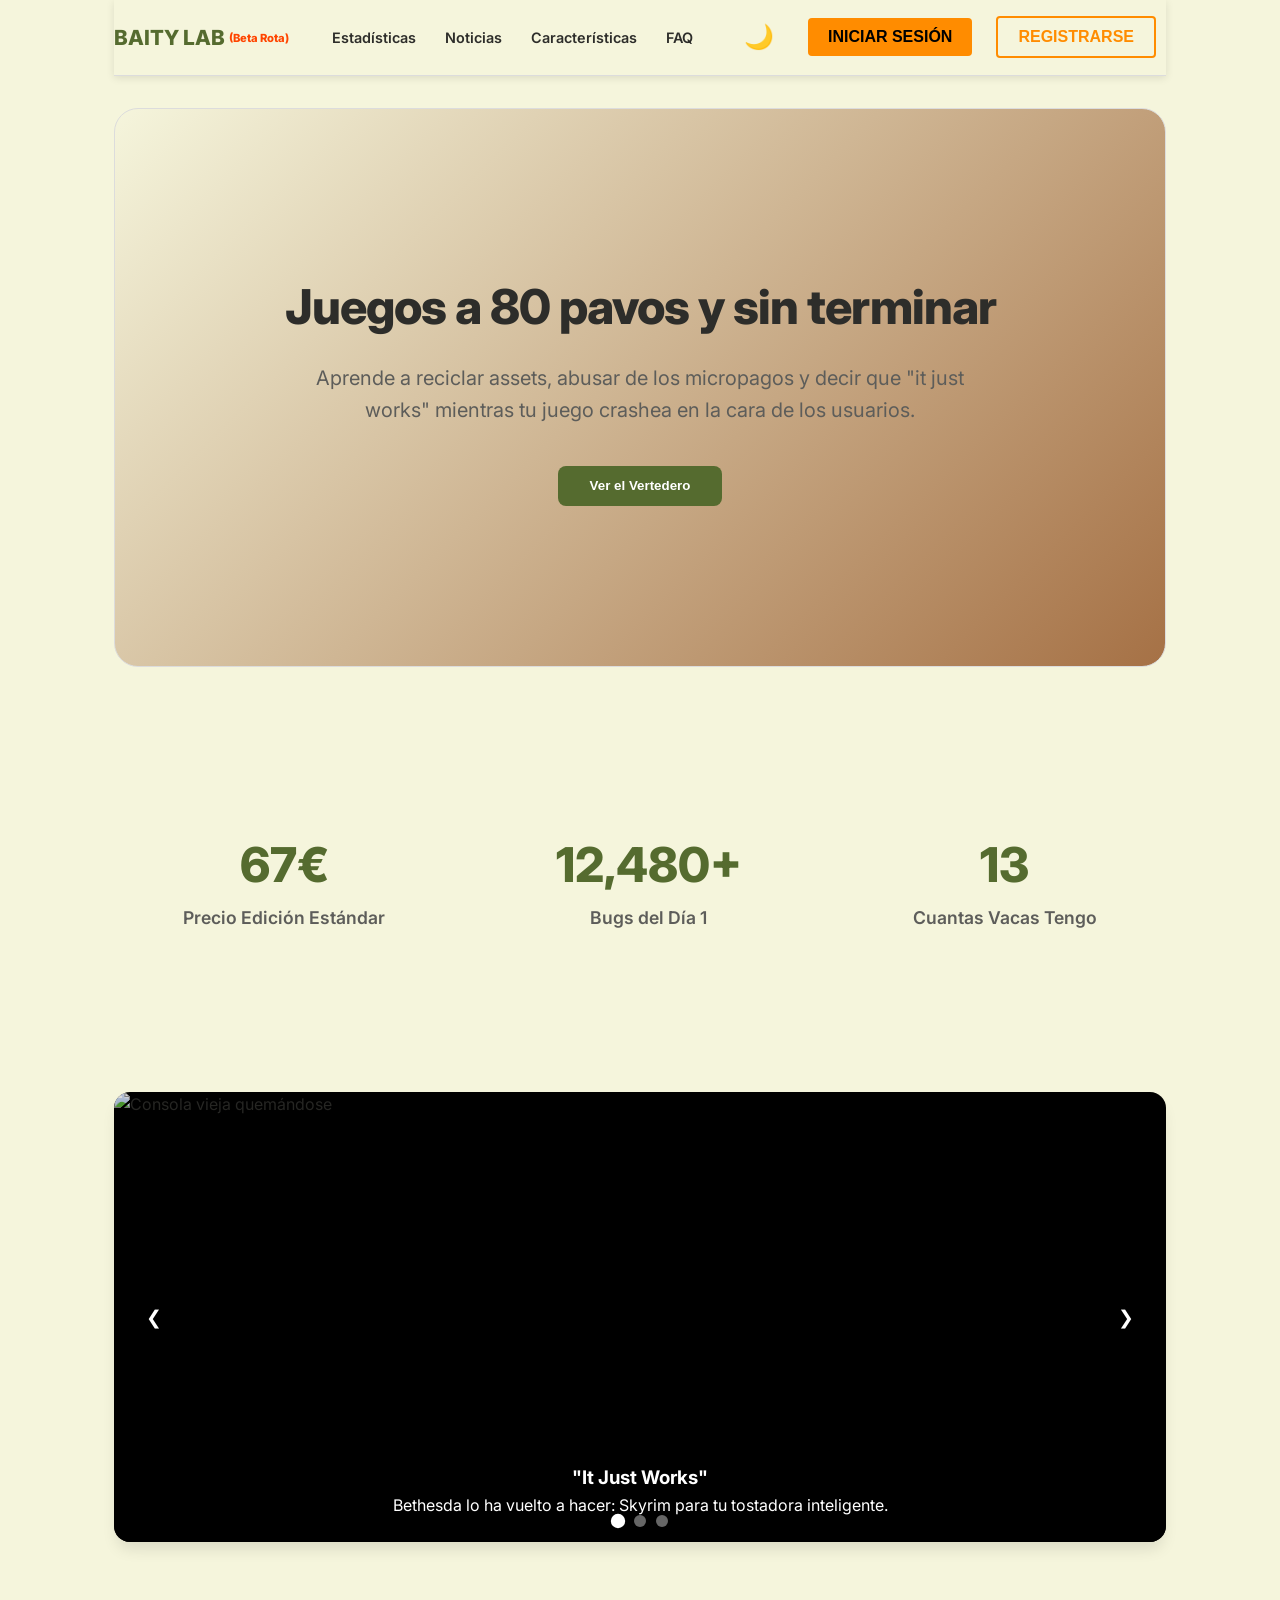
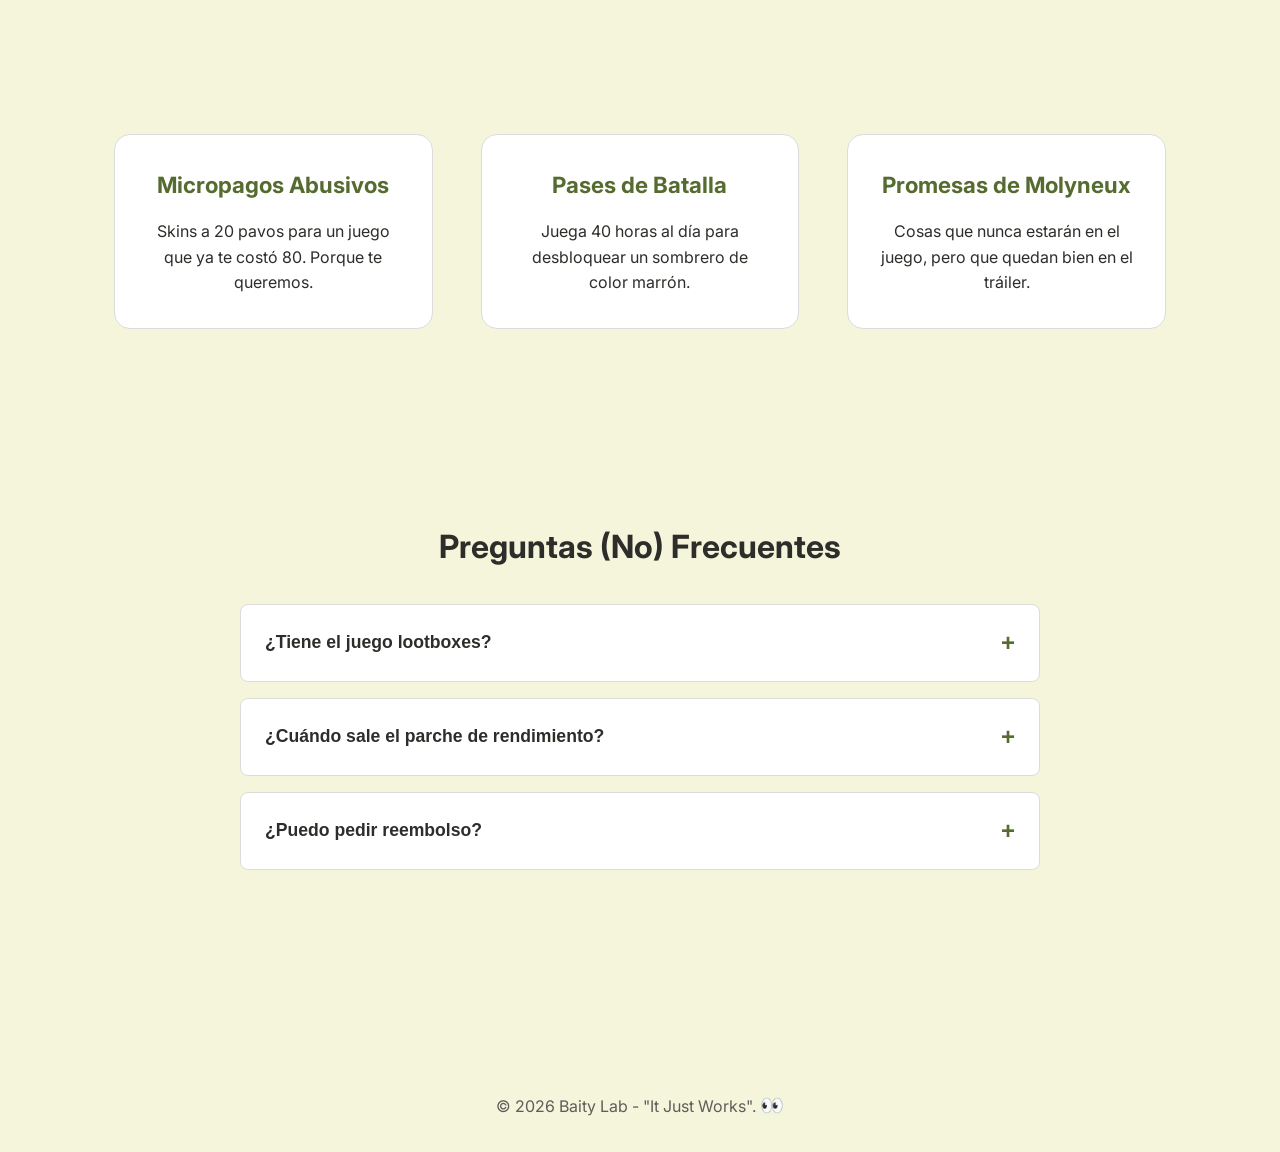
==== commit bc9dcece: "Panel administrador y login funcional" ====
--- a/index.html
+++ b/index.html
@@ -15,27 +15,35 @@
     <div class="container">
         <header class="header">
             <h1>Baity Lab <span>(Beta Rota)</span></h1> 
+            
+            <nav class="main-nav">
+                <ul>
+                    <li><a href="#stats-section">Estadísticas</a></li>
+                    <li><a href="#noticias">Noticias</a></li>
+                    <li><a href="#caracteristicas">Características</a></li>
+                    <li><a href="#faq">FAQ</a></li>
+                </ul>
+            </nav>
+
             <div class="nav-controls">
                 <button class="theme-toggle" id="theme-toggle" aria-label="Cambiar tema">🌙</button>
-    <div id="authContainer" class="auth-container">
-        
-        <!-- Vista cuando NO hay sesión iniciada -->
-        <div id="guestView">
-            <button onclick="openModal('login')" class="btn">Iniciar Sesión</button>
-            <button onclick="openModal('register')" class="btn btn-outline">Registrarse</button>
-        </div>
-
-        <!-- Vista cuando SÍ hay sesión iniciada (Oculta por defecto) -->
-        <div id="loggedInView" style="display: none; align-items: center; gap: 10px;">
-            <span id="userGreeting">Bienvenido, Usuario</span>
-            <button onclick="logout()" class="btn-logout">Log out</button>
-        </div>
-
-    </div>
+                <div id="authContainer" class="auth-container">
+                    
+                    <div id="guestView">
+                        <button onclick="openModal('login')" class="btn">Iniciar Sesión</button>
+                        <button onclick="openModal('register')" class="btn btn-outline">Registrarse</button>
+                    </div>
+
+                    <div id="loggedInView" style="display: none; align-items: center; gap: 10px;">
+                        <span id="userGreeting">Bienvenido, Usuario</span>
+                        <button onclick="logout()" class="btn-logout">Log out</button>
+                    </div>
+
+                </div>
             </div>
         </header>
 
-        <main>
+<main>
             <section class="hero">
                 <h2>Juegos a 80 pavos y sin terminar</h2>
                 <p>Aprende a reciclar assets, abusar de los micropagos y decir que "it just works" mientras tu juego crashea en la cara de los usuarios.</p>
@@ -57,7 +65,7 @@
                 </div>
             </section>
 
-            <section class="carousel-container" aria-roledescription="carousel" aria-label="Noticias de la industria">
+            <section class="carousel-container" id="noticias" aria-roledescription="carousel" aria-label="Noticias de la industria">
                 <div class="carousel-slide" aria-live="polite" id="carousel-live-region">
                     <div class="carousel-item active" role="group" aria-roledescription="slide" aria-label="1 de 3">
                         <img src="https://static0.gamerantimages.com/wordpress/wp-content/uploads/2024/07/bethesda-game-studios-1.jpg" alt="Consola vieja quemándose">
@@ -90,7 +98,7 @@
                 </div>
             </section>
 
-            <section class="features">
+            <section class="features" id="caracteristicas">
                 <article class="feature-card">
                     <h3>Micropagos Abusivos</h3>
                     <p>Skins a 20 pavos para un juego que ya te costó 80. Porque te queremos.</p>
@@ -105,7 +113,7 @@
                 </article>
             </section>
 
-            <section class="faq-section">
+            <section class="faq-section" id="faq">
                 <h2>Preguntas (No) Frecuentes</h2>
                 <div class="faq-item">
                     <button class="faq-btn" aria-expanded="false" aria-controls="f1">¿Tiene el juego lootboxes? <span aria-hidden="true">+</span></button>
@@ -120,72 +128,56 @@
                     <div id="f3" class="faq-answer"><p>Claro, pero nuestro sistema de tickets casualmente estará "en mantenimiento" durante los próximos 10 años.</p></div>
                 </div>
             </section>
-            <!-- FORMULARIO -->
-             <button id="btn-mostrar-bug" class="btn-flotante">🪲 Reportar Bug</button>
+            
+            <button id="btn-mostrar-bug" class="btn-flotante" style="display: none;">🪲 Reportar Bug</button>
             <section class="formulario-vertedero" id="contenedor-bugs" style="display: none;">
-    <div class="feature-card form-card">
-    <div class="feature-card form-card">
-        <h2>Reportar Bug <span>(Va directo a la papelera)</span></h2>
-        <p class="form-desc">Déjanos tus datos. Prometemos que el becario lo leerá cuando termine de optimizar el código de 2004.</p>
-
-        <form id="form-bugs" novalidate>
-            <div class="grupo-input">
-                <label for="jugador-nombre">Nombre del incauto:</label>
-                <input type="text" id="jugador-nombre" placeholder="Ej. Todd Howard" required>
-                <span class="error-texto" id="error-nombre"></span>
-            </div>
-
-            <div class="grupo-input">
-                <label for="jugador-correo">Correo electrónico:</label>
-                <input type="email" id="jugador-correo" placeholder="tu_correo@bethesda.com" required>
-                <span class="error-texto" id="error-correo"></span>
-            </div>
-
-            <div class="grupo-input">
-                <label for="tipo-bug">¿Qué se rompió esta vez?</label>
-                <select id="tipo-bug" required>
-                    <option value="" disabled selected>Selecciona un desastre...</option>
-                    <option value="crash">El juego crashea al ver el menú</option>
-                    <option value="fisicas">El caballo está volando otra vez</option>
-                    <option value="gato">Mi gato pisó el teclado y borró los saves</option>
-                    <option value="rendimiento">Va a 15 FPS en una RTX 4090</option>
-                </select>
-                <span class="error-texto" id="error-tipo"></span>
-            </div>
-
-            <div class="grupo-input">
-                <label for="descripcion-bug">Descripción detallada (Opcional):</label>
-                <textarea id="descripcion-bug" rows="4" placeholder="Explica cómo perdiste 40 horas de progreso..."></textarea>
-            </div>
-
-            <div class="grupo-terminos">
-                <input type="checkbox" id="acepto-terminos" required>
-                <label for="acepto-terminos">Acepto los <a href="https://www.youtube.com/watch?v=dQw4w9WgXcQ" target="_blank" class="link-secreto">Términos y Condiciones</a> y renuncio a mi derecho a reembolso.</label>
-            </div>
-            <span class="error-texto" id="error-terminos" style="margin-top: -1.5rem; margin-bottom: 1.5rem;"></span>
-
-            <button type="submit" class="btn-primary btn-submit" id="btn-enviar-bug">Enviar Ticket</button>
-            
-            <div id="mensaje-estado" class="mensaje-oculto" aria-live="polite"></div>
-        </form>
-    </div>
-</section>
-
-<section class="registro-tickets" id="seccion-registro" style="display: none;">
-    <div class="feature-card form-card">
-        <h2>Panel del Becario <span>(Bandeja de Entrada)</span></h2>
-        <p class="form-desc">Aquí caen los lamentos de los jugadores. Se recomienda ignorar encarecidamente.</p>
-        
-        <div id="lista-tickets" class="tickets-container">
-            </div>
-
-        <button id="btn-quemar-tickets" class="btn-primary btn-peligro" style="margin-top: 1.5rem; width: 100%;">
-            🔥 Quemar todos los reportes (Vaciar papelera)
-        </button>
-    </div>
-</section>
+                <div class="feature-card form-card">
+                    <h2>Reportar Bug <span>(Va directo a la papelera)</span></h2>
+                    <p class="form-desc">Déjanos tus datos. Prometemos que el becario lo leerá cuando termine de optimizar el código de 2004.</p>
+
+                    <form id="form-bugs" novalidate>
+                        <div class="grupo-input">
+                            <label for="jugador-nombre">Nombre del incauto:</label>
+                            <input type="text" id="jugador-nombre" placeholder="Ej. Todd Howard" required>
+                            <span class="error-texto" id="error-nombre"></span>
+                        </div>
+
+                        <div class="grupo-input">
+                            <label for="jugador-correo">Correo electrónico:</label>
+                            <input type="email" id="jugador-correo" placeholder="tu_correo@bethesda.com" required>
+                            <span class="error-texto" id="error-correo"></span>
+                        </div>
+
+                        <div class="grupo-input">
+                            <label for="tipo-bug">¿Qué se rompió esta vez?</label>
+                            <select id="tipo-bug" required>
+                                <option value="" disabled selected>Selecciona un desastre...</option>
+                                <option value="crash">El juego crashea al ver el menú</option>
+                                <option value="fisicas">El caballo está volando otra vez</option>
+                                <option value="gato">Mi gato pisó el teclado y borró los saves</option>
+                                <option value="rendimiento">Va a 15 FPS en una RTX 4090</option>
+                            </select>
+                            <span class="error-texto" id="error-tipo"></span>
+                        </div>
+
+                        <div class="grupo-input">
+                            <label for="descripcion-bug">Descripción detallada (Opcional):</label>
+                            <textarea id="descripcion-bug" rows="4" placeholder="Explica cómo perdiste 40 horas de progreso..."></textarea>
+                        </div>
+
+                        <div class="grupo-terminos">
+                            <input type="checkbox" id="acepto-terminos" required>
+                            <label for="acepto-terminos">Acepto los <a href="https://www.youtube.com/watch?v=dQw4w9WgXcQ" target="_blank" class="link-secreto">Términos y Condiciones</a> y renuncio a mi derecho a reembolso.</label>
+                        </div>
+                        <span class="error-texto" id="error-terminos" style="margin-top: -1.5rem; margin-bottom: 1.5rem;"></span>
+
+                        <button type="submit" class="btn-primary btn-submit" id="btn-enviar-bug">Enviar Ticket</button>
+                        
+                        <div id="mensaje-estado" class="mensaje-oculto" aria-live="polite"></div>
+                    </form>
+                </div>
+            </section>
         </main>
-    </div>
 
     <footer class="footer-bottom" style="text-align: center; padding: 2rem 0; margin-top: 3rem; color: var(--text-muted);">
         <p>© 2026 Baity Lab - "It Just Works". <button id="ojos-secretos" title="¿Buscas el DLC?" aria-label="Descubrir secreto">👀</button></p>
@@ -198,22 +190,20 @@
     <!-- ========================================== -->
     <!-- ESTE ES EL POP-UP QUE ESTÁ INVISIBLE HASTA QUE HACES CLIC -->
     <!-- ========================================== -->
-    <div id="authModal" class="modal">
+<div id="authModal" class="modal">
         <div class="modal-content">
             <span class="close-btn" onclick="closeModal()">&times;</span>
             <h2 id="modalTitle">Iniciar Sesión</h2>
 
-            <!-- Formulario de Login -->
             <form id="loginForm" class="auth-form">
-                <input type="email" placeholder="Correo electrónico" required>
+                <p id="login-error" class="error-msg"></p> <input type="email" placeholder="Correo electrónico" required>
                 <input type="password" placeholder="Contraseña" required>
                 <button type="submit" class="btn">Ingresar</button>
                 <p class="toggle-text">¿No tienes cuenta? <span onclick="toggleForm('register')">Regístrate aquí</span></p>
             </form>
 
-            <!-- Formulario de Registro -->
             <form id="registerForm" class="auth-form" style="display: none;">
-                <input type="text" placeholder="Nombre completo" required>
+                <p id="register-error" class="error-msg"></p> <input type="text" placeholder="Nombre completo" required>
                 <input type="email" placeholder="Correo electrónico" required>
                 <input type="password" placeholder="Contraseña" required>
                 <button type="submit" class="btn">Crear cuenta</button>
--- a/CSS/style.css
+++ b/CSS/style.css
@@ -54,13 +54,74 @@
 }
 .theme-toggle:hover { transform: scale(1.1); }
 
-/* --- SECCIONES PRINCIPALES --- */
-.header { display: flex; justify-content: space-between; align-items: center; padding: 1.5rem 0; }
-.header h1 { font-size: 1.75rem; color: var(--primary); text-transform: uppercase; font-weight: 800; }
+/* --- SCROLL SUAVE Y ESPACIADO DEL MENÚ --- */
+html {
+    scroll-behavior: smooth; 
+    scroll-padding-top: 80px; /* Reducido para que calce con el menú más fino */
+}
+
+/* --- CABECERA Y MENÚ DE NAVEGACIÓN --- */
+.header { 
+    display: flex; 
+    justify-content: space-between; 
+    align-items: center; 
+    padding: 0.4rem 0; /* Menú mucho más delgado */
+    position: sticky;
+    top: 0;
+    background-color: var(--bg); 
+    z-index: 9999; 
+    border-bottom: 1px solid var(--card-border);
+    box-shadow: 0 2px 8px rgba(0, 0, 0, 0.1); 
+}
+
+.header h1 { font-size: 1.3rem; color: var(--primary); text-transform: uppercase; font-weight: 800; } /* Título más pequeño */
+.header h1 span { font-size: 0.7rem; vertical-align: middle; color: #ff4500; text-transform: none; }
+
 .nav-controls { display: flex; gap: 1rem; align-items: center; }
 
+.main-nav ul {
+    display: flex;
+    list-style: none;
+    gap: 1.2rem; /* Enlaces más juntitos */
+    margin: 0;
+    padding: 0;
+}
+
+.main-nav ul li a {
+    text-decoration: none;
+    color: var(--text);
+    font-weight: 600;
+    font-size: 0.9rem; /* Letras de navegación más pequeñas */
+    transition: color 0.3s ease;
+    padding: 0.3rem;
+}
+
+.main-nav ul li a:hover, .main-nav ul li a:focus {
+    color: var(--primary);
+}
+
+/* Diseño adaptativo (Responsive) para pantallas pequeñas */
+@media (max-width: 900px) {
+    .header {
+        flex-direction: column;
+        gap: 1rem;
+        position: relative; 
+        padding: 1rem 0;
+    }
+    
+    .main-nav ul {
+        gap: 1rem;
+        flex-wrap: wrap;
+        justify-content: center;
+    }
+}
+
+/* --- SECCIONES PRINCIPALES (AHORA CON MUCHO MÁS ESPACIO) --- */
 .hero { 
-    text-align: center; padding: 6rem 1rem; border-radius: 24px; margin: 1rem 0 3rem; 
+    text-align: center; 
+    padding: 10rem 1rem; /* Más altura */
+    border-radius: 24px; 
+    margin: 2rem 0 8rem; /* Más separación inferior */
     background: var(--hero-bg); background-size: 400% 400%;
     animation: gradientBG 15s ease infinite; border: 1px solid var(--card-border);
 }
@@ -71,20 +132,19 @@
 }
 .hero h2 { font-size: 3rem; margin-bottom: 1rem; font-weight: 800; letter-spacing: -1px; }
 .hero p { font-size: 1.25rem; color: var(--text-muted); max-width: 650px; margin: 0 auto 2.5rem; }
-.hero h1 span { font-size: 0.8rem; vertical-align: middle; color: #ff4500; text-transform: none; }
-
-.stats { display: flex; justify-content: space-around; flex-wrap: wrap; gap: 2rem; margin: 4rem 0; }
+
+.stats { display: flex; justify-content: space-around; flex-wrap: wrap; gap: 2rem; margin: 10rem 0; } /* Margen gigante de 10rem */
 .stat-item { text-align: center; }
 .stat-number { font-size: 3rem; font-weight: 800; color: var(--primary); }
 .stat-label { font-size: 1.1rem; color: var(--text-muted); font-weight: 600; }
 
-.features { display: grid; grid-template-columns: repeat(auto-fit, minmax(300px, 1fr)); gap: 2rem; margin: 4rem 0; }
+.features { display: grid; grid-template-columns: repeat(auto-fit, minmax(300px, 1fr)); gap: 3rem; margin: 12rem 0; } /* Margen gigante de 12rem */
 .feature-card { padding: 2rem; background: var(--card-bg); border: 1px solid var(--card-border); border-radius: 16px; text-align: center; transition: transform 0.3s, box-shadow 0.3s; }
 .feature-card:hover { transform: translateY(-5px); box-shadow: var(--shadow); }
 .feature-card h3 { color: var(--primary); margin-bottom: 1rem; font-size: 1.4rem; }
 
 /* --- CARRUSEL --- */
-.carousel-container { width: 100%; position: relative; overflow: hidden; border-radius: 16px; box-shadow: var(--shadow); background: #000; margin-bottom: 4rem;}
+.carousel-container { width: 100%; position: relative; overflow: hidden; border-radius: 16px; box-shadow: var(--shadow); background: #000; margin-bottom: 10rem;} /* Separación de 10rem abajo */
 .carousel-slide { display: flex; height: 450px; position: relative; }
 .carousel-item { min-width: 100%; position: absolute; top: 0; left: 0; opacity: 0; transition: opacity 0.8s ease-in-out; z-index: 1; visibility: hidden; }
 .carousel-item.active { opacity: 1; z-index: 2; position: relative; visibility: visible; }
@@ -108,7 +168,7 @@
 }
 
 /* --- FAQ --- */
-.faq-section { max-width: 800px; margin: 5rem auto; }
+.faq-section { max-width: 800px; margin: 12rem auto; } /* Margen gigante de 12rem */
 .faq-section h2 { text-align: center; margin-bottom: 2rem; font-size: 2rem; }
 .faq-item { background: var(--card-bg); border: 1px solid var(--card-border); border-radius: 8px; margin-bottom: 1rem; overflow: hidden; }
 .faq-btn { width: 100%; text-align: left; padding: 1.5rem; font-size: 1.1rem; font-weight: 600; background: none; border: none; color: var(--text); cursor: pointer; display: flex; justify-content: space-between; align-items: center; }
@@ -184,9 +244,9 @@
 /* --- ESTILOS DEL MODAL (ESTÉTICA INDUSTRIAL BAITY LAB) --- */
 
 :root {
-    --baity-orange: #ff8c00; /* Naranja industrial para contraste */
-    --baity-dark: #1a1a1a;   /* Fondo oscuro para el modal */
-    --baity-green: #2ecc71;  /* El verde de tu página */
+    --baity-orange: #ff8c00; 
+    --baity-dark: #1a1a1a;   
+    --baity-green: #2ecc71;  
 }
 
 .btn {
@@ -194,7 +254,7 @@
     margin: 10px;
     border: none;
     background-color: var(--baity-orange);
-    color: #000; /* Texto negro para máximo contraste sobre el naranja */
+    color: #000; 
     font-weight: 800;
     text-transform: uppercase;
     cursor: pointer;
@@ -205,7 +265,7 @@
 
 .btn:hover { 
     background-color: #ffa500; 
-    transform: translateY(-2px); /* Pequeño salto al pasar el mouse */
+    transform: translateY(-2px); 
 }
 
 .btn-outline {
@@ -227,7 +287,7 @@
     top: 0;
     width: 100%;
     height: 100%;
-    background-color: rgba(0, 0, 0, 0.8); /* Fondo un poco más oscuro */
+    background-color: rgba(0, 0, 0, 0.8); 
     justify-content: center;
     align-items: center;
     animation: fadeIn 0.3s ease-in-out;
@@ -235,14 +295,14 @@
 
 .modal-content {
     background-color: var(--baity-dark);
-    color: #fff; /* Texto blanco para el modo oscuro */
-    border: 2px solid var(--baity-green); /* Borde verde para conectar con tu página */
+    color: #fff; 
+    border: 2px solid var(--baity-green); 
     padding: 30px;
     border-radius: 8px;
     width: 350px;
     text-align: center;
     position: relative;
-    box-shadow: 0 4px 20px rgba(46, 204, 113, 0.3); /* Brillo verde sutil */
+    box-shadow: 0 4px 20px rgba(46, 204, 113, 0.3); 
     animation: slideUp 0.3s ease-in-out;
 }
 
@@ -266,7 +326,7 @@
 
 .auth-form input {
     padding: 10px;
-    background-color: #333; /* Inputs oscuros */
+    background-color: #333; 
     border: 1px solid #555;
     color: #fff;
     border-radius: 4px;
@@ -274,7 +334,7 @@
 }
 
 .auth-form input:focus {
-    border-color: var(--baity-green); /* Se iluminan de verde al escribir */
+    border-color: var(--baity-green); 
     outline: none;
 }
 
@@ -284,7 +344,7 @@
 }
 
 .toggle-text span {
-    color: var(--baity-green); /* Link en verde */
+    color: var(--baity-green); 
     cursor: pointer;
     text-decoration: underline;
 }
@@ -306,7 +366,7 @@
 
 .btn-logout {
     padding: 6px 12px;
-    background-color: #dc3545; /* Mantenemos el rojo de alerta */
+    background-color: #dc3545; 
     color: white;
     border: none;
     border-radius: 4px;
@@ -324,26 +384,25 @@
 #userGreeting {
     font-size: 14px;
     font-weight: bold;
-    color: #fff; /* Blanco para que se lea bien en tu header oscuro */
-}
+    color: #fff; 
+}
+
 /* ========================================= */
 /* RESTAURACIÓN DEL FORMULARIO DE BUGS       */
 /* ========================================= */
 
-/* Contenedor principal del formulario */
 .form-card {
-    background-color: #1f1f1f; /* Fondo oscuro grisáceo */
+    background-color: #1f1f1f; 
     padding: 30px;
     border-radius: 8px;
     max-width: 900px; 
     width: 100%;      
-    margin: 0 auto; /* Para centrar la tarjeta en la pantalla */
-    text-align: left; /* Obligamos a que el texto vuelva a la izquierda */
-}
-
-/* Título y subtítulo del formulario */
+    margin: 0 auto; 
+    text-align: left; 
+}
+
 .form-card h2 {
-    color: #9acd32; /* El verde característico del Antes */
+    color: #9acd32; 
     text-align: center;
     margin-bottom: 5px;
 }
@@ -362,7 +421,6 @@
     font-size: 0.9em;
 }
 
-/* Grupos de inputs (Etiqueta + Campo) */
 .grupo-input {
     margin-bottom: 20px;
     text-align: left;
@@ -376,35 +434,32 @@
     font-size: 0.95em;
 }
 
-/* Estilo de las cajas de texto, selector y área de texto */
 .grupo-input input[type="text"],
 .grupo-input input[type="email"],
 .grupo-input select,
 .grupo-input textarea {
-    width: 100%; /* Para que ocupen todo el ancho disponible */
+    width: 100%; 
     padding: 12px;
-    background-color: #141414; /* Fondo casi negro de los inputs */
-    border: 1px solid #333; /* Borde sutil oscuro */
+    background-color: #141414; 
+    border: 1px solid #333; 
     border-radius: 6px;
     color: #fff;
     font-family: inherit;
     font-size: 14px;
-    box-sizing: border-box; /* Evita que el padding rompa el 100% de ancho */
+    box-sizing: border-box; 
     transition: border-color 0.3s ease;
 }
 
-/* Efecto al hacer clic en un input */
 .grupo-input input:focus,
 .grupo-input select:focus,
 .grupo-input textarea:focus {
     outline: none;
-    border-color: #9acd32; /* Se ilumina en verde */
-}
-
-/* Estilo para el checkbox de términos */
+    border-color: #9acd32; 
+}
+
 .grupo-terminos {
     display: flex;
-    align-items: center; /* Alinea el cuadrito con el texto */
+    align-items: center; 
     gap: 10px;
     margin-bottom: 20px;
     color: #aaa;
@@ -418,15 +473,14 @@
 }
 
 .grupo-terminos a.link-secreto {
-    color: #9acd32; /* Link verde */
+    color: #9acd32; 
     text-decoration: underline;
 }
 
-/* Botón de enviar gigante */
 .btn-submit {
-    width: 100%; /* Ocupa todo el ancho */
+    width: 100%; 
     padding: 15px;
-    background-color: #9acd32; /* Verde brillante */
+    background-color: #9acd32; 
     color: #fff;
     border: none;
     border-radius: 6px;
@@ -437,10 +491,9 @@
 }
 
 .btn-submit:hover {
-    background-color: #88b729; /* Un verde un poco más oscuro al pasar el mouse */
-}
-
-/* Botón flotante para reportar bugs */
+    background-color: #88b729; 
+}
+
 .btn-flotante {
     position: fixed;
     bottom: 20px;
@@ -460,4 +513,13 @@
 .btn-flotante:hover {
     background-color: #cc0000;
     transform: scale(1.05);
+}
+
+/* --- ESTILOS PARA ERRORES DE LOGIN/REGISTRO --- */
+.error-msg {
+    color: #ff4444; /* Rojo alerta */
+    font-size: 13px;
+    margin: 0;
+    font-weight: bold;
+    display: none; /* Oculto por defecto */
 }
